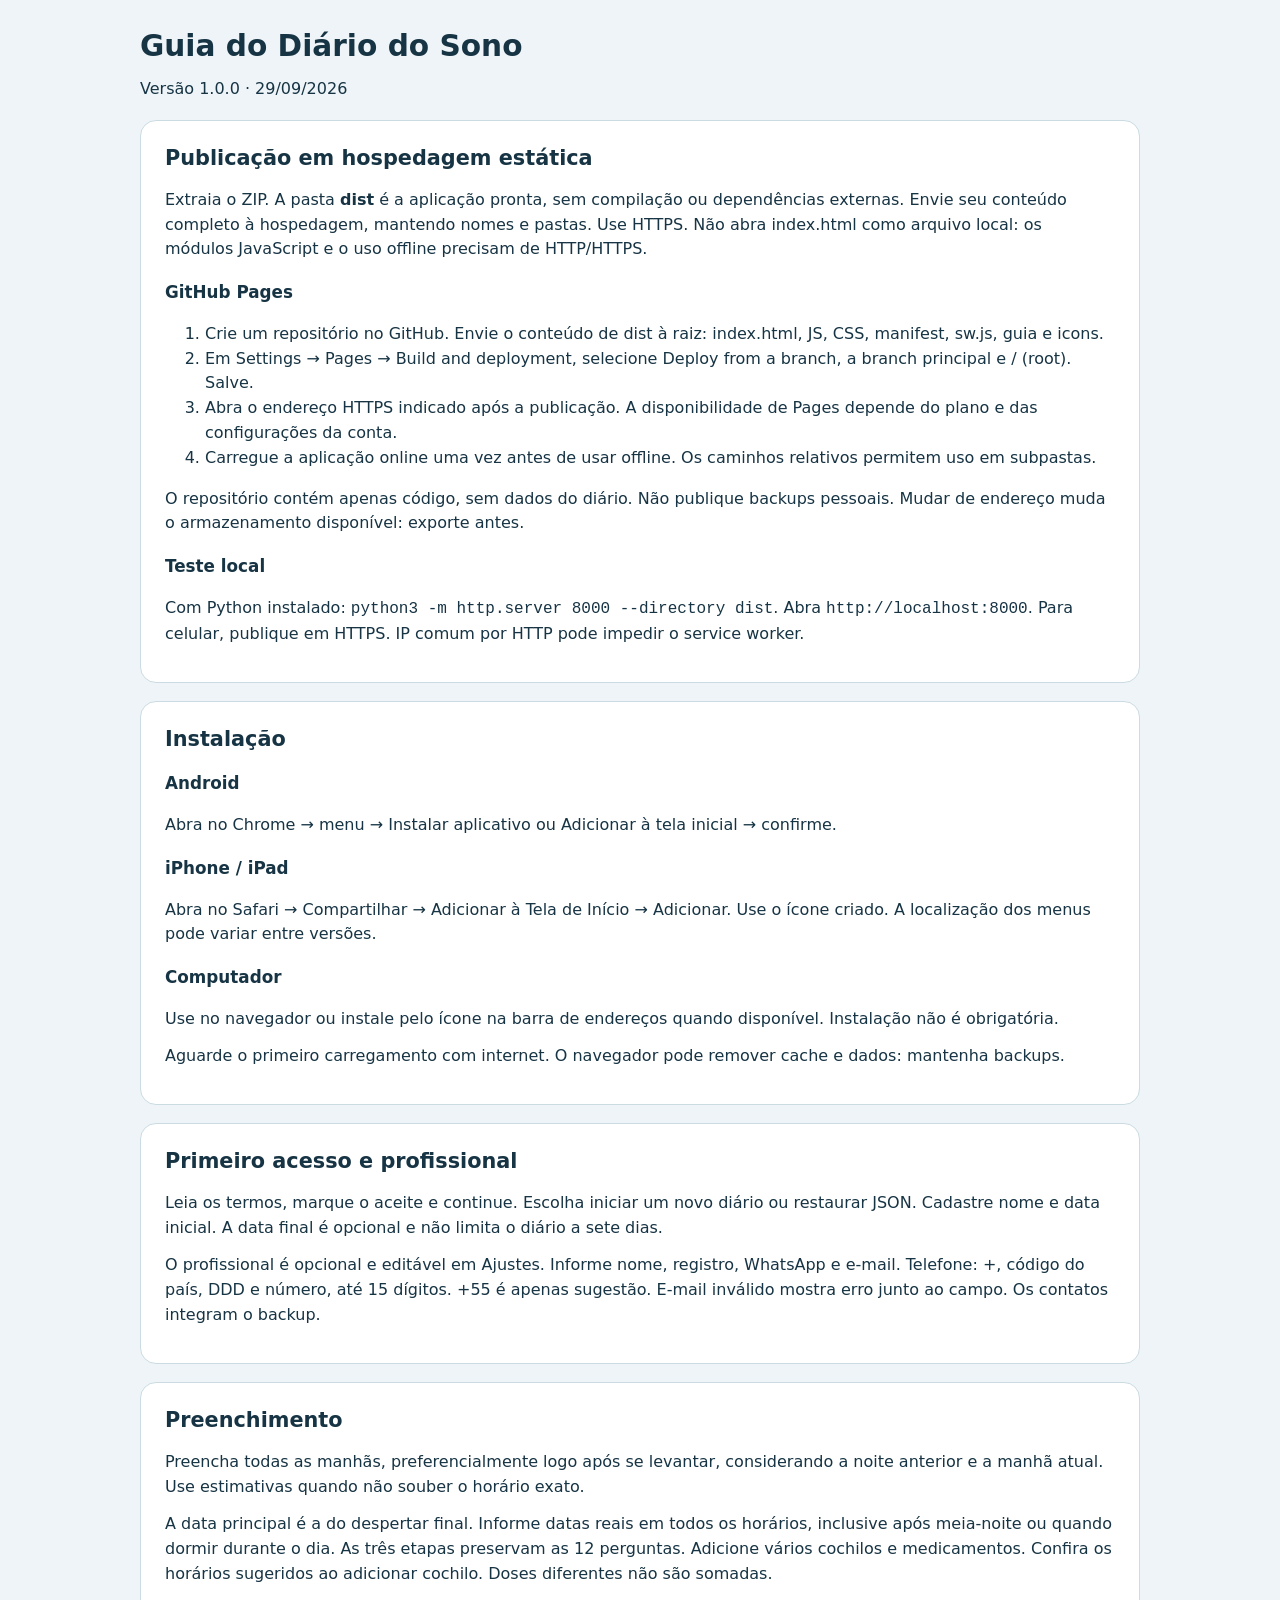
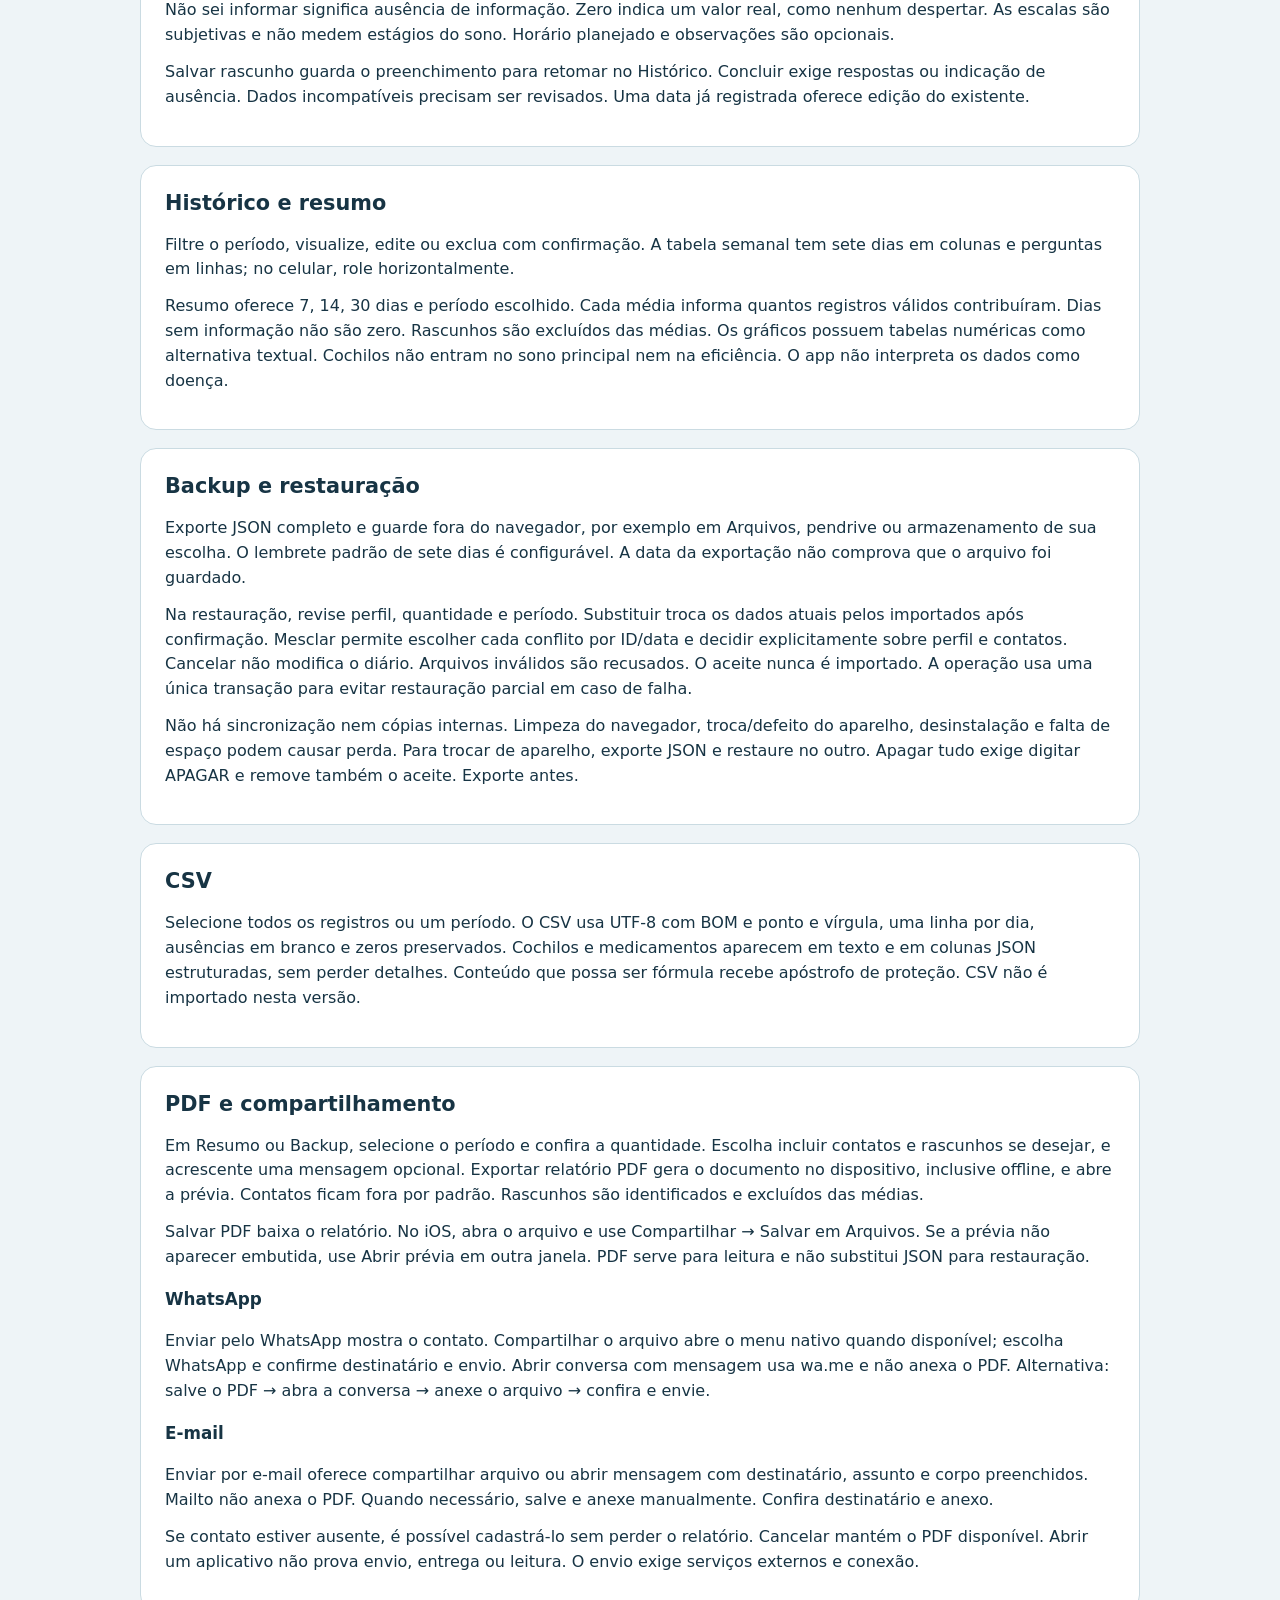
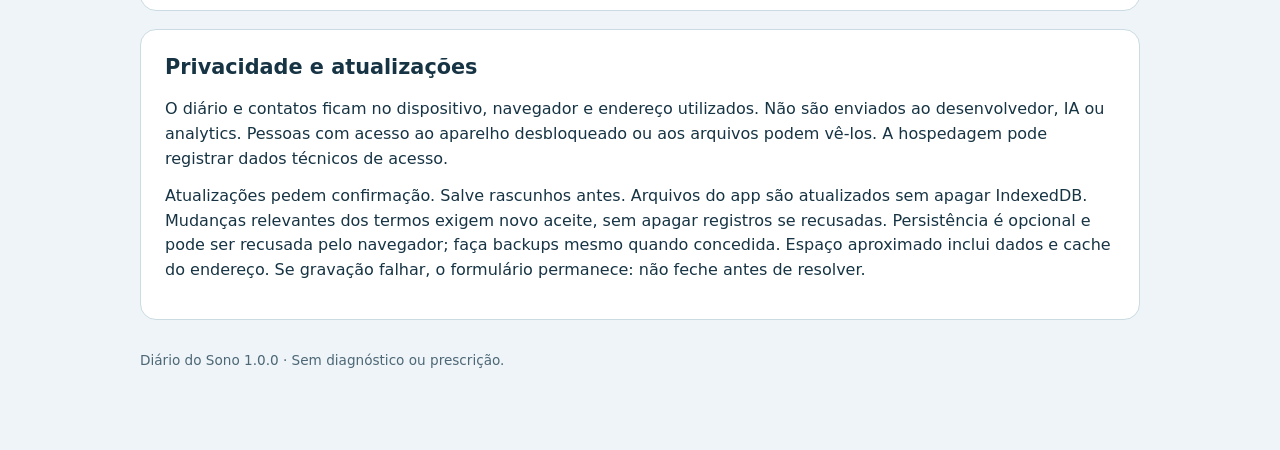
==== Guia_Diario_do_Sono.html @ 0fff89bd "Add files via upload" ====
<!doctype html><html lang="pt-BR"><head><meta charset="utf-8"><meta name="viewport" content="width=device-width,initial-scale=1"><title>Guia — Diário do Sono</title><link rel="stylesheet" href="style.css"></head><body><main><h1>Guia do Diário do Sono</h1><p>Versão 1.0.0 · 29/09/2026</p><section class="card"><h2>Publicação em hospedagem estática</h2><p>Extraia o ZIP. A pasta <b>dist</b> é a aplicação pronta, sem compilação ou dependências externas. Envie seu conteúdo completo à hospedagem, mantendo nomes e pastas. Use HTTPS. Não abra index.html como arquivo local: os módulos JavaScript e o uso offline precisam de HTTP/HTTPS.</p><h3>GitHub Pages</h3><ol><li>Crie um repositório no GitHub. Envie o conteúdo de dist à raiz: index.html, JS, CSS, manifest, sw.js, guia e icons.</li><li>Em Settings → Pages → Build and deployment, selecione Deploy from a branch, a branch principal e / (root). Salve.</li><li>Abra o endereço HTTPS indicado após a publicação. A disponibilidade de Pages depende do plano e das configurações da conta.</li><li>Carregue a aplicação online uma vez antes de usar offline. Os caminhos relativos permitem uso em subpastas.</li></ol><p>O repositório contém apenas código, sem dados do diário. Não publique backups pessoais. Mudar de endereço muda o armazenamento disponível: exporte antes.</p><h3>Teste local</h3><p>Com Python instalado: <code>python3 -m http.server 8000 --directory dist</code>. Abra <code>http://localhost:8000</code>. Para celular, publique em HTTPS. IP comum por HTTP pode impedir o service worker.</p></section><section class="card"><h2>Instalação</h2><h3>Android</h3><p>Abra no Chrome → menu → Instalar aplicativo ou Adicionar à tela inicial → confirme.</p><h3>iPhone / iPad</h3><p>Abra no Safari → Compartilhar → Adicionar à Tela de Início → Adicionar. Use o ícone criado. A localização dos menus pode variar entre versões.</p><h3>Computador</h3><p>Use no navegador ou instale pelo ícone na barra de endereços quando disponível. Instalação não é obrigatória.</p><p>Aguarde o primeiro carregamento com internet. O navegador pode remover cache e dados: mantenha backups.</p></section><section class="card"><h2>Primeiro acesso e profissional</h2><p>Leia os termos, marque o aceite e continue. Escolha iniciar um novo diário ou restaurar JSON. Cadastre nome e data inicial. A data final é opcional e não limita o diário a sete dias.</p><p>O profissional é opcional e editável em Ajustes. Informe nome, registro, WhatsApp e e-mail. Telefone: +, código do país, DDD e número, até 15 dígitos. +55 é apenas sugestão. E-mail inválido mostra erro junto ao campo. Os contatos integram o backup.</p></section><section class="card"><h2>Preenchimento</h2><p>Preencha todas as manhãs, preferencialmente logo após se levantar, considerando a noite anterior e a manhã atual. Use estimativas quando não souber o horário exato.</p><p>A data principal é a do despertar final. Informe datas reais em todos os horários, inclusive após meia-noite ou quando dormir durante o dia. As três etapas preservam as 12 perguntas. Adicione vários cochilos e medicamentos. Confira os horários sugeridos ao adicionar cochilo. Doses diferentes não são somadas.</p><p>Não sei informar significa ausência de informação. Zero indica um valor real, como nenhum despertar. As escalas são subjetivas e não medem estágios do sono. Horário planejado e observações são opcionais.</p><p>Salvar rascunho guarda o preenchimento para retomar no Histórico. Concluir exige respostas ou indicação de ausência. Dados incompatíveis precisam ser revisados. Uma data já registrada oferece edição do existente.</p></section><section class="card"><h2>Histórico e resumo</h2><p>Filtre o período, visualize, edite ou exclua com confirmação. A tabela semanal tem sete dias em colunas e perguntas em linhas; no celular, role horizontalmente.</p><p>Resumo oferece 7, 14, 30 dias e período escolhido. Cada média informa quantos registros válidos contribuíram. Dias sem informação não são zero. Rascunhos são excluídos das médias. Os gráficos possuem tabelas numéricas como alternativa textual. Cochilos não entram no sono principal nem na eficiência. O app não interpreta os dados como doença.</p></section><section class="card"><h2>Backup e restauração</h2><p>Exporte JSON completo e guarde fora do navegador, por exemplo em Arquivos, pendrive ou armazenamento de sua escolha. O lembrete padrão de sete dias é configurável. A data da exportação não comprova que o arquivo foi guardado.</p><p>Na restauração, revise perfil, quantidade e período. Substituir troca os dados atuais pelos importados após confirmação. Mesclar permite escolher cada conflito por ID/data e decidir explicitamente sobre perfil e contatos. Cancelar não modifica o diário. Arquivos inválidos são recusados. O aceite nunca é importado. A operação usa uma única transação para evitar restauração parcial em caso de falha.</p><p>Não há sincronização nem cópias internas. Limpeza do navegador, troca/defeito do aparelho, desinstalação e falta de espaço podem causar perda. Para trocar de aparelho, exporte JSON e restaure no outro. Apagar tudo exige digitar APAGAR e remove também o aceite. Exporte antes.</p></section><section class="card"><h2>CSV</h2><p>Selecione todos os registros ou um período. O CSV usa UTF-8 com BOM e ponto e vírgula, uma linha por dia, ausências em branco e zeros preservados. Cochilos e medicamentos aparecem em texto e em colunas JSON estruturadas, sem perder detalhes. Conteúdo que possa ser fórmula recebe apóstrofo de proteção. CSV não é importado nesta versão.</p></section><section class="card"><h2>PDF e compartilhamento</h2><p>Em Resumo ou Backup, selecione o período e confira a quantidade. Escolha incluir contatos e rascunhos se desejar, e acrescente uma mensagem opcional. Exportar relatório PDF gera o documento no dispositivo, inclusive offline, e abre a prévia. Contatos ficam fora por padrão. Rascunhos são identificados e excluídos das médias.</p><p>Salvar PDF baixa o relatório. No iOS, abra o arquivo e use Compartilhar → Salvar em Arquivos. Se a prévia não aparecer embutida, use Abrir prévia em outra janela. PDF serve para leitura e não substitui JSON para restauração.</p><h3>WhatsApp</h3><p>Enviar pelo WhatsApp mostra o contato. Compartilhar o arquivo abre o menu nativo quando disponível; escolha WhatsApp e confirme destinatário e envio. Abrir conversa com mensagem usa wa.me e não anexa o PDF. Alternativa: salve o PDF → abra a conversa → anexe o arquivo → confira e envie.</p><h3>E-mail</h3><p>Enviar por e-mail oferece compartilhar arquivo ou abrir mensagem com destinatário, assunto e corpo preenchidos. Mailto não anexa o PDF. Quando necessário, salve e anexe manualmente. Confira destinatário e anexo.</p><p>Se contato estiver ausente, é possível cadastrá-lo sem perder o relatório. Cancelar mantém o PDF disponível. Abrir um aplicativo não prova envio, entrega ou leitura. O envio exige serviços externos e conexão.</p></section><section class="card"><h2>Privacidade e atualizações</h2><p>O diário e contatos ficam no dispositivo, navegador e endereço utilizados. Não são enviados ao desenvolvedor, IA ou analytics. Pessoas com acesso ao aparelho desbloqueado ou aos arquivos podem vê-los. A hospedagem pode registrar dados técnicos de acesso.</p><p>Atualizações pedem confirmação. Salve rascunhos antes. Arquivos do app são atualizados sem apagar IndexedDB. Mudanças relevantes dos termos exigem novo aceite, sem apagar registros se recusadas. Persistência é opcional e pode ser recusada pelo navegador; faça backups mesmo quando concedida. Espaço aproximado inclui dados e cache do endereço. Se gravação falhar, o formulário permanece: não feche antes de resolver.</p></section><footer>Diário do Sono 1.0.0 · Sem diagnóstico ou prescrição.</footer></main></body></html>
---- style.css ----
:root{font:16px/1.55 system-ui,sans-serif;color:#173444;background:#eef4f7;--surface:#fff;--line:#cadbe2;--muted:#4d6776;--accent:#17667b;--soft:#e5f2f5;--danger:#a42633;color-scheme:light}*{box-sizing:border-box}body{margin:0;padding-bottom:env(safe-area-inset-bottom)}body.dark{color:#e5eff4;background:#102631;--surface:#193744;--line:#365561;--muted:#b3c9d2;--accent:#85d0df;--soft:#254550;--danger:#ffacb4;color-scheme:dark}header{display:flex;align-items:center;justify-content:space-between;padding:18px max(20px,calc((100vw - 1040px)/2));background:#163d50;color:white;border-bottom:1px solid #375b6d}header a{display:flex;align-items:center;gap:12px;text-decoration:none;color:inherit;font-size:1.2rem;font-weight:700}small{display:block;font-size:.85rem;font-weight:400;color:var(--muted)}header small{color:#bdd8e3}nav{display:flex;gap:5px;overflow:auto;padding:12px max(16px,calc((100vw - 1040px)/2));background:var(--surface);border-bottom:1px solid var(--line);position:sticky;top:0;z-index:2}nav a{white-space:nowrap;text-decoration:none;color:var(--muted);padding:10px 14px;border-radius:10px;font-size:.9rem}nav a.active{background:var(--soft);color:var(--accent);font-weight:700}main{max-width:1040px;margin:auto;padding:28px 20px 80px}h1{font-size:1.85rem;line-height:1.25;margin:0 0 12px}h2{font-size:1.3rem;line-height:1.3;margin:0 0 16px}h3{font-size:1.05rem}p{margin:12px 0}.muted{color:var(--muted)}.card,fieldset{background:var(--surface);border:1px solid var(--line);border-radius:16px;padding:24px;margin:18px 0;min-width:0}.grid{display:grid;grid-template-columns:repeat(auto-fit,minmax(230px,1fr));gap:16px}.grid .card{margin:0}.hero{background:#163d50;color:white;padding:28px;border-radius:20px}.hero .muted{color:#c5dbe4}.badge{display:inline-block;background:var(--soft);color:var(--accent);padding:4px 10px;border-radius:20px;font-size:.85rem}.buttons{display:flex;flex-wrap:wrap;gap:10px;margin:16px 0}button,.button{font:inherit;font-weight:600;border:1px solid var(--line);background:var(--surface);color:var(--accent);padding:11px 17px;border-radius:10px;cursor:pointer;min-height:46px;text-decoration:none;display:inline-block}button.primary,.button.primary{background:#17667b;color:#fff;border-color:#17667b}button.danger{color:var(--danger)}button:disabled{opacity:.45;cursor:not-allowed}input,select,textarea{font:inherit;width:100%;padding:11px;border:1px solid var(--line);border-radius:9px;background:var(--surface);color:inherit;min-height:46px;max-width:100%}textarea{min-height:95px}label{display:block;margin:12px 0 5px}label.check{display:flex;align-items:flex-start;gap:10px;font-size:.95rem}input[type=checkbox],input[type=radio]{width:22px;min-height:22px;flex:none;margin:2px 0}legend{font-weight:700;padding:0 8px}.error{color:var(--danger);font-size:.9rem}.notice{background:var(--soft);padding:15px;border-radius:10px;border-left:4px solid var(--accent)}.row{display:flex;align-items:end;gap:12px;flex-wrap:wrap}.row>div{flex:1;min-width:150px}.scale{display:grid;grid-template-columns:repeat(auto-fit,minmax(145px,1fr));gap:8px}.scale label{display:flex;align-items:center;gap:8px;border:1px solid var(--line);border-radius:10px;padding:10px;margin:0}.scale label:has(input:checked){background:var(--soft);border-color:var(--accent)}.metric{font-size:1.8rem;font-weight:700}.scroll{overflow:auto}table{border-collapse:collapse;width:100%;font-size:.9rem}th,td{padding:12px;text-align:left;border-bottom:1px solid var(--line);vertical-align:top}th{background:var(--soft)}.weekly{min-width:1400px}.weekly th:first-child{min-width:230px}.weekly td{min-width:150px}dialog{width:min(940px,95vw);max-height:90vh;overflow:auto;border:1px solid var(--line);border-radius:16px;padding:24px;background:var(--surface);color:inherit}dialog::backdrop{background:#081a29aa}#toast{position:fixed;bottom:24px;left:50%;transform:translateX(-50%);max-width:90%;background:#163d50;color:white;padding:12px 20px;border-radius:12px;display:none;z-index:20}iframe{width:100%;height:55vh;border:1px solid var(--line)}.chart{width:100%;height:auto;background:var(--surface)}:focus-visible{outline:3px solid #efaa4f;outline-offset:3px}.stepbar{display:flex;gap:8px;margin-bottom:20px}.stepbar span{flex:1;border-top:4px solid var(--line);padding-top:8px;font-size:.9rem}.stepbar span.active{border-color:var(--accent);font-weight:700}.remove{font-size:.85rem}footer{color:var(--muted);margin-top:30px;font-size:.85rem}@media(max-width:600px){header{padding:12px 16px}header small{display:none}header a{font-size:1.05rem}main{padding:20px 14px 65px}.card,fieldset{padding:17px}nav{padding:8px}nav a{padding:9px 11px}.hero{padding:22px}h1{font-size:1.6rem}.scale{grid-template-columns:1fr}.row>div{min-width:100%}.stepbar span{font-size:.8rem}button{max-width:100%}}@media(prefers-reduced-motion:no-preference){button{transition:background .15s}}
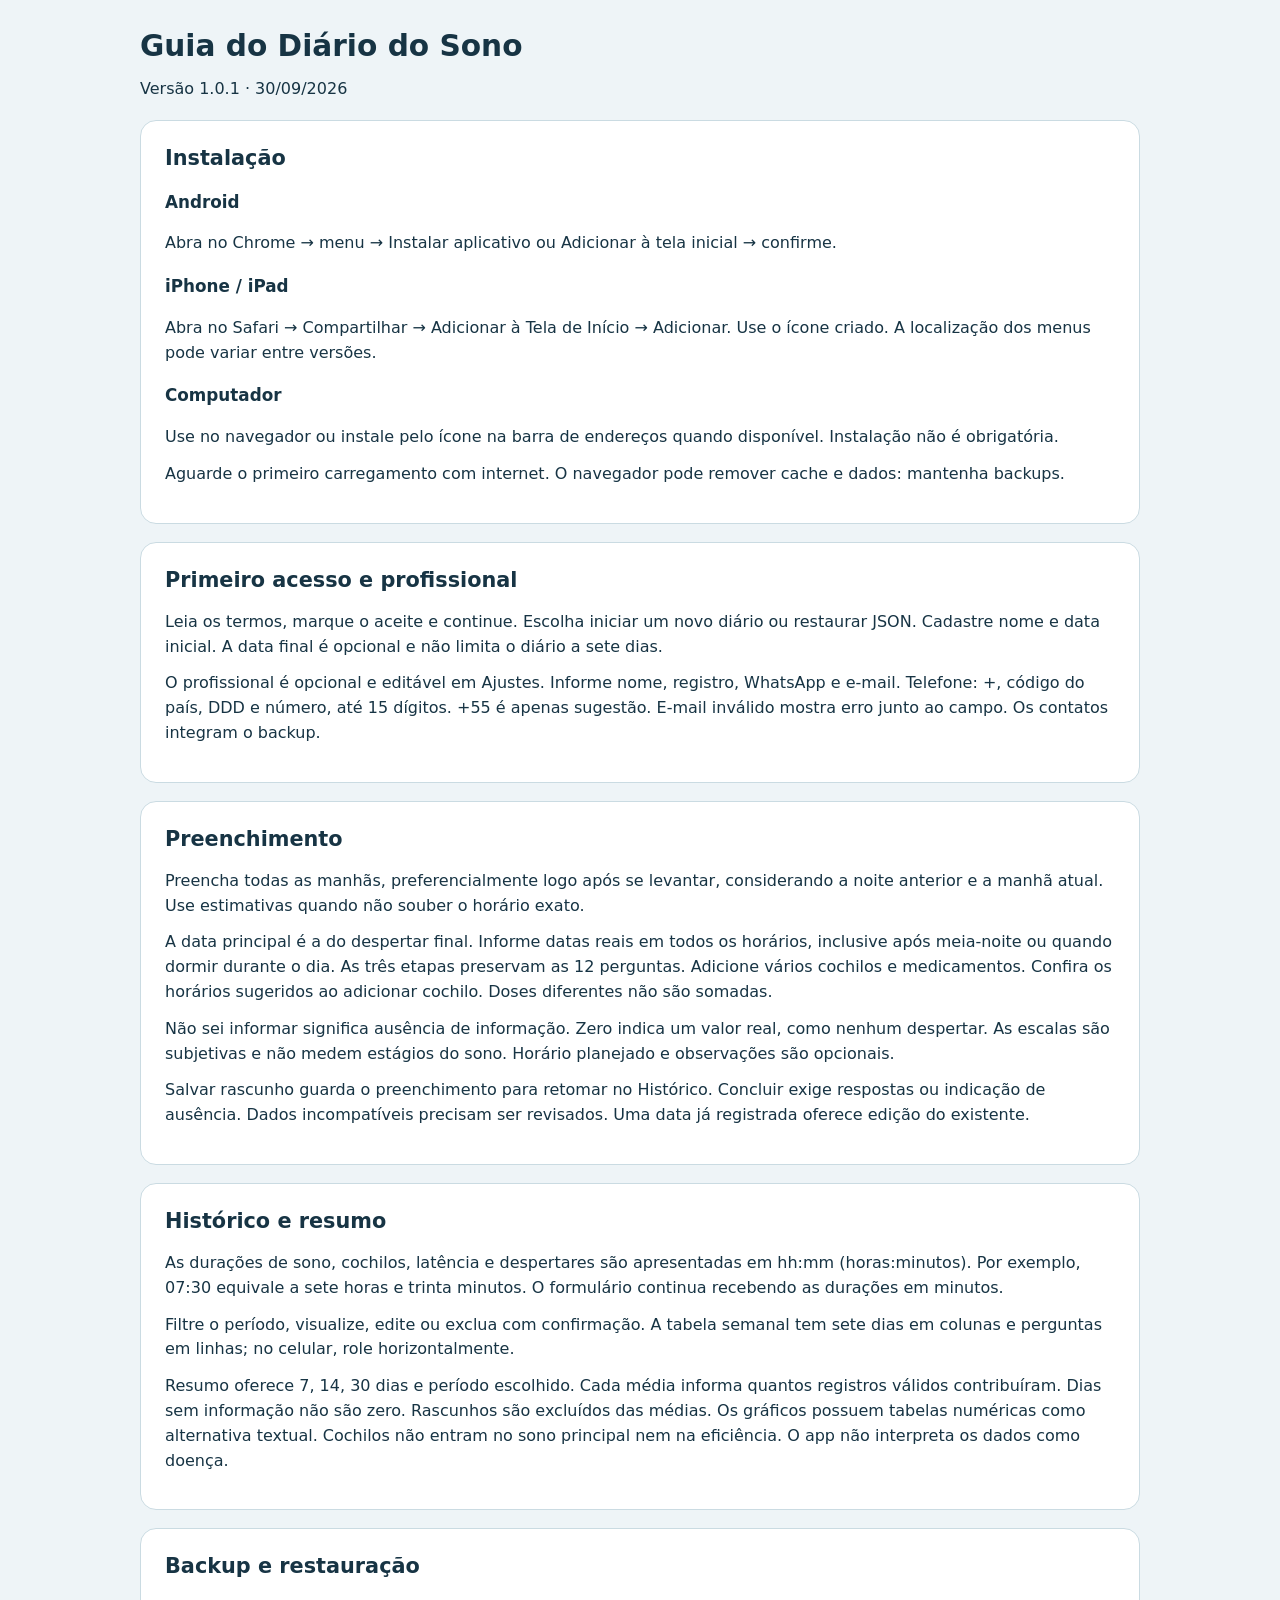
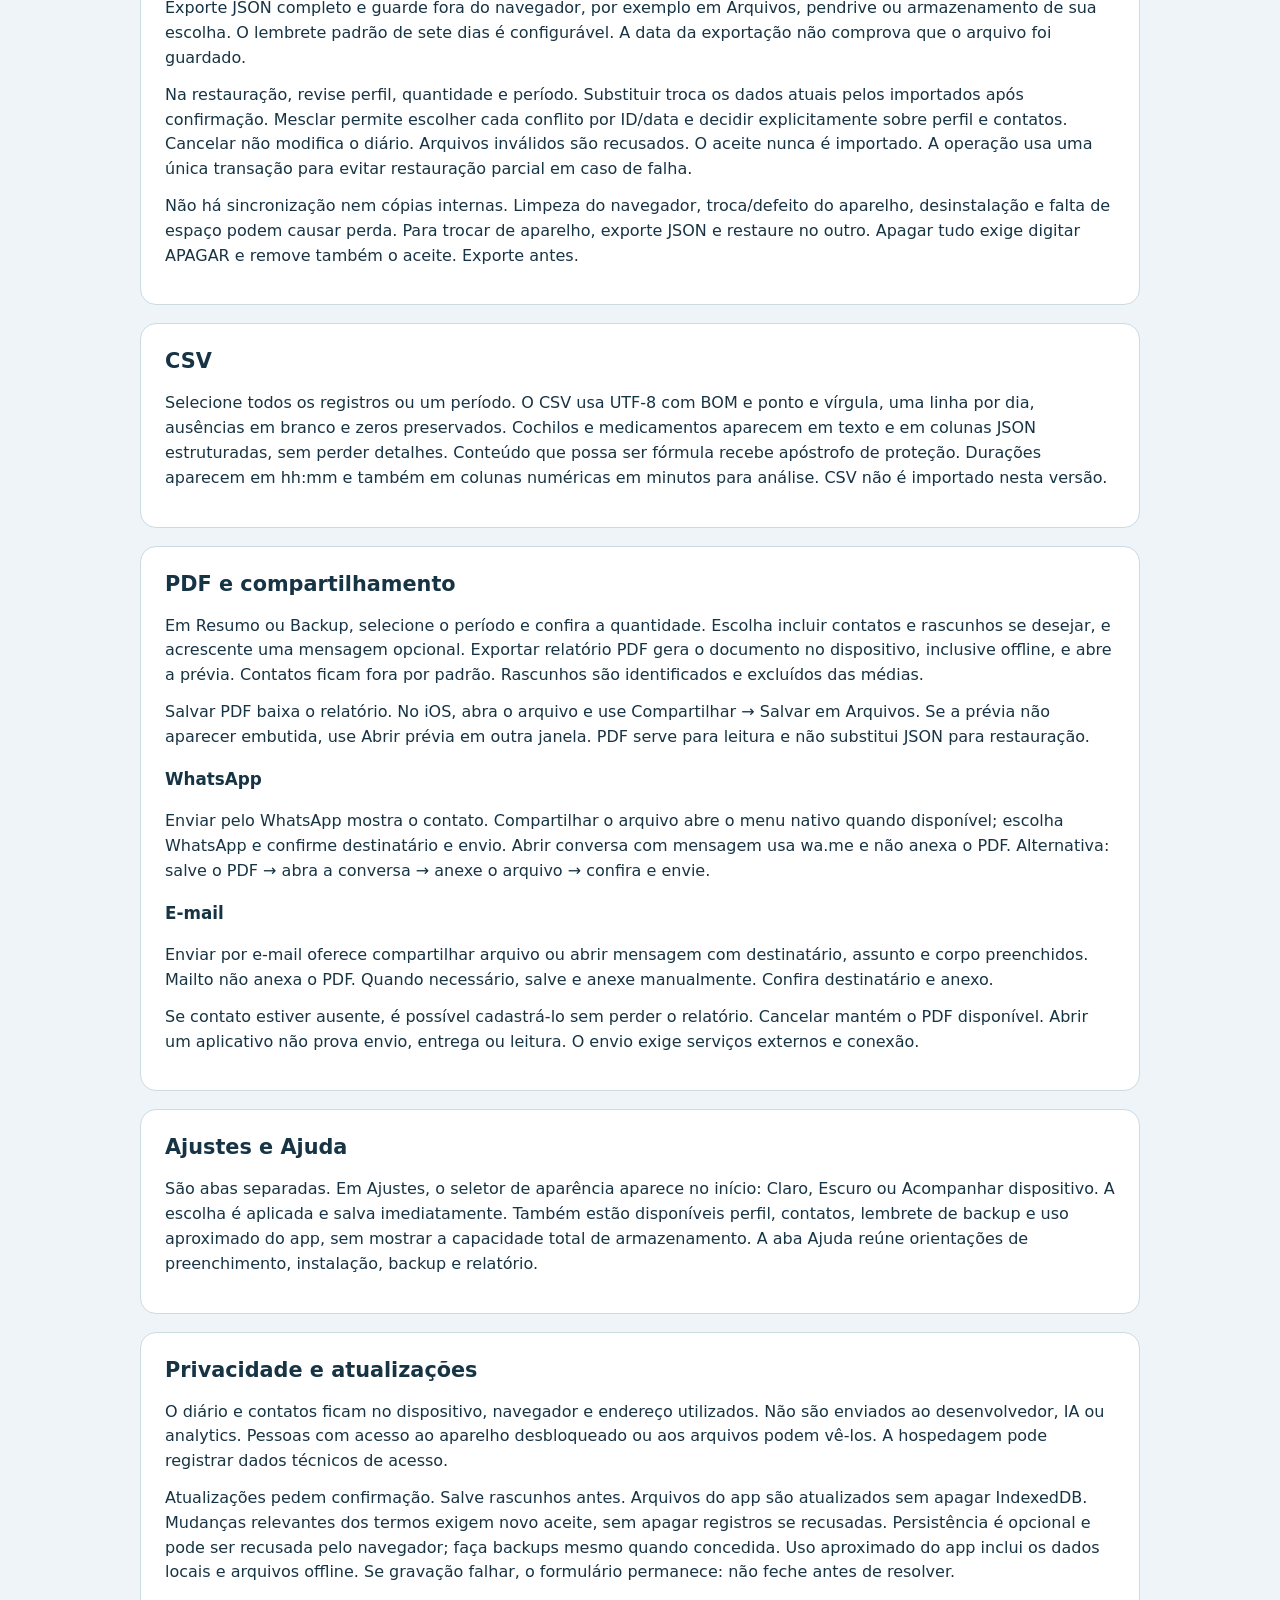
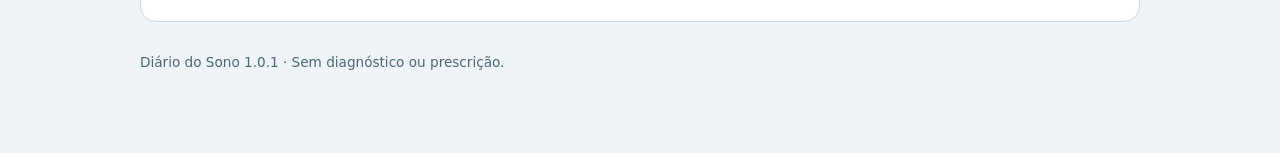
==== commit 4303fe18: "Add files via upload" ====
--- a/Guia_Diario_do_Sono.html
+++ b/Guia_Diario_do_Sono.html
@@ -1 +1 @@
-<!doctype html><html lang="pt-BR"><head><meta charset="utf-8"><meta name="viewport" content="width=device-width,initial-scale=1"><title>Guia — Diário do Sono</title><link rel="stylesheet" href="style.css"></head><body><main><h1>Guia do Diário do Sono</h1><p>Versão 1.0.0 · 29/09/2026</p><section class="card"><h2>Publicação em hospedagem estática</h2><p>Extraia o ZIP. A pasta <b>dist</b> é a aplicação pronta, sem compilação ou dependências externas. Envie seu conteúdo completo à hospedagem, mantendo nomes e pastas. Use HTTPS. Não abra index.html como arquivo local: os módulos JavaScript e o uso offline precisam de HTTP/HTTPS.</p><h3>GitHub Pages</h3><ol><li>Crie um repositório no GitHub. Envie o conteúdo de dist à raiz: index.html, JS, CSS, manifest, sw.js, guia e icons.</li><li>Em Settings → Pages → Build and deployment, selecione Deploy from a branch, a branch principal e / (root). Salve.</li><li>Abra o endereço HTTPS indicado após a publicação. A disponibilidade de Pages depende do plano e das configurações da conta.</li><li>Carregue a aplicação online uma vez antes de usar offline. Os caminhos relativos permitem uso em subpastas.</li></ol><p>O repositório contém apenas código, sem dados do diário. Não publique backups pessoais. Mudar de endereço muda o armazenamento disponível: exporte antes.</p><h3>Teste local</h3><p>Com Python instalado: <code>python3 -m http.server 8000 --directory dist</code>. Abra <code>http://localhost:8000</code>. Para celular, publique em HTTPS. IP comum por HTTP pode impedir o service worker.</p></section><section class="card"><h2>Instalação</h2><h3>Android</h3><p>Abra no Chrome → menu → Instalar aplicativo ou Adicionar à tela inicial → confirme.</p><h3>iPhone / iPad</h3><p>Abra no Safari → Compartilhar → Adicionar à Tela de Início → Adicionar. Use o ícone criado. A localização dos menus pode variar entre versões.</p><h3>Computador</h3><p>Use no navegador ou instale pelo ícone na barra de endereços quando disponível. Instalação não é obrigatória.</p><p>Aguarde o primeiro carregamento com internet. O navegador pode remover cache e dados: mantenha backups.</p></section><section class="card"><h2>Primeiro acesso e profissional</h2><p>Leia os termos, marque o aceite e continue. Escolha iniciar um novo diário ou restaurar JSON. Cadastre nome e data inicial. A data final é opcional e não limita o diário a sete dias.</p><p>O profissional é opcional e editável em Ajustes. Informe nome, registro, WhatsApp e e-mail. Telefone: +, código do país, DDD e número, até 15 dígitos. +55 é apenas sugestão. E-mail inválido mostra erro junto ao campo. Os contatos integram o backup.</p></section><section class="card"><h2>Preenchimento</h2><p>Preencha todas as manhãs, preferencialmente logo após se levantar, considerando a noite anterior e a manhã atual. Use estimativas quando não souber o horário exato.</p><p>A data principal é a do despertar final. Informe datas reais em todos os horários, inclusive após meia-noite ou quando dormir durante o dia. As três etapas preservam as 12 perguntas. Adicione vários cochilos e medicamentos. Confira os horários sugeridos ao adicionar cochilo. Doses diferentes não são somadas.</p><p>Não sei informar significa ausência de informação. Zero indica um valor real, como nenhum despertar. As escalas são subjetivas e não medem estágios do sono. Horário planejado e observações são opcionais.</p><p>Salvar rascunho guarda o preenchimento para retomar no Histórico. Concluir exige respostas ou indicação de ausência. Dados incompatíveis precisam ser revisados. Uma data já registrada oferece edição do existente.</p></section><section class="card"><h2>Histórico e resumo</h2><p>Filtre o período, visualize, edite ou exclua com confirmação. A tabela semanal tem sete dias em colunas e perguntas em linhas; no celular, role horizontalmente.</p><p>Resumo oferece 7, 14, 30 dias e período escolhido. Cada média informa quantos registros válidos contribuíram. Dias sem informação não são zero. Rascunhos são excluídos das médias. Os gráficos possuem tabelas numéricas como alternativa textual. Cochilos não entram no sono principal nem na eficiência. O app não interpreta os dados como doença.</p></section><section class="card"><h2>Backup e restauração</h2><p>Exporte JSON completo e guarde fora do navegador, por exemplo em Arquivos, pendrive ou armazenamento de sua escolha. O lembrete padrão de sete dias é configurável. A data da exportação não comprova que o arquivo foi guardado.</p><p>Na restauração, revise perfil, quantidade e período. Substituir troca os dados atuais pelos importados após confirmação. Mesclar permite escolher cada conflito por ID/data e decidir explicitamente sobre perfil e contatos. Cancelar não modifica o diário. Arquivos inválidos são recusados. O aceite nunca é importado. A operação usa uma única transação para evitar restauração parcial em caso de falha.</p><p>Não há sincronização nem cópias internas. Limpeza do navegador, troca/defeito do aparelho, desinstalação e falta de espaço podem causar perda. Para trocar de aparelho, exporte JSON e restaure no outro. Apagar tudo exige digitar APAGAR e remove também o aceite. Exporte antes.</p></section><section class="card"><h2>CSV</h2><p>Selecione todos os registros ou um período. O CSV usa UTF-8 com BOM e ponto e vírgula, uma linha por dia, ausências em branco e zeros preservados. Cochilos e medicamentos aparecem em texto e em colunas JSON estruturadas, sem perder detalhes. Conteúdo que possa ser fórmula recebe apóstrofo de proteção. CSV não é importado nesta versão.</p></section><section class="card"><h2>PDF e compartilhamento</h2><p>Em Resumo ou Backup, selecione o período e confira a quantidade. Escolha incluir contatos e rascunhos se desejar, e acrescente uma mensagem opcional. Exportar relatório PDF gera o documento no dispositivo, inclusive offline, e abre a prévia. Contatos ficam fora por padrão. Rascunhos são identificados e excluídos das médias.</p><p>Salvar PDF baixa o relatório. No iOS, abra o arquivo e use Compartilhar → Salvar em Arquivos. Se a prévia não aparecer embutida, use Abrir prévia em outra janela. PDF serve para leitura e não substitui JSON para restauração.</p><h3>WhatsApp</h3><p>Enviar pelo WhatsApp mostra o contato. Compartilhar o arquivo abre o menu nativo quando disponível; escolha WhatsApp e confirme destinatário e envio. Abrir conversa com mensagem usa wa.me e não anexa o PDF. Alternativa: salve o PDF → abra a conversa → anexe o arquivo → confira e envie.</p><h3>E-mail</h3><p>Enviar por e-mail oferece compartilhar arquivo ou abrir mensagem com destinatário, assunto e corpo preenchidos. Mailto não anexa o PDF. Quando necessário, salve e anexe manualmente. Confira destinatário e anexo.</p><p>Se contato estiver ausente, é possível cadastrá-lo sem perder o relatório. Cancelar mantém o PDF disponível. Abrir um aplicativo não prova envio, entrega ou leitura. O envio exige serviços externos e conexão.</p></section><section class="card"><h2>Privacidade e atualizações</h2><p>O diário e contatos ficam no dispositivo, navegador e endereço utilizados. Não são enviados ao desenvolvedor, IA ou analytics. Pessoas com acesso ao aparelho desbloqueado ou aos arquivos podem vê-los. A hospedagem pode registrar dados técnicos de acesso.</p><p>Atualizações pedem confirmação. Salve rascunhos antes. Arquivos do app são atualizados sem apagar IndexedDB. Mudanças relevantes dos termos exigem novo aceite, sem apagar registros se recusadas. Persistência é opcional e pode ser recusada pelo navegador; faça backups mesmo quando concedida. Espaço aproximado inclui dados e cache do endereço. Se gravação falhar, o formulário permanece: não feche antes de resolver.</p></section><footer>Diário do Sono 1.0.0 · Sem diagnóstico ou prescrição.</footer></main></body></html>
+<!doctype html><html lang="pt-BR"><head><meta charset="utf-8"><meta name="viewport" content="width=device-width,initial-scale=1"><title>Guia — Diário do Sono</title><link rel="stylesheet" href="style.css"></head><body><main><h1>Guia do Diário do Sono</h1><p>Versão 1.0.1 · 30/09/2026</p><section class="card"><h2>Instalação</h2><h3>Android</h3><p>Abra no Chrome → menu → Instalar aplicativo ou Adicionar à tela inicial → confirme.</p><h3>iPhone / iPad</h3><p>Abra no Safari → Compartilhar → Adicionar à Tela de Início → Adicionar. Use o ícone criado. A localização dos menus pode variar entre versões.</p><h3>Computador</h3><p>Use no navegador ou instale pelo ícone na barra de endereços quando disponível. Instalação não é obrigatória.</p><p>Aguarde o primeiro carregamento com internet. O navegador pode remover cache e dados: mantenha backups.</p></section><section class="card"><h2>Primeiro acesso e profissional</h2><p>Leia os termos, marque o aceite e continue. Escolha iniciar um novo diário ou restaurar JSON. Cadastre nome e data inicial. A data final é opcional e não limita o diário a sete dias.</p><p>O profissional é opcional e editável em Ajustes. Informe nome, registro, WhatsApp e e-mail. Telefone: +, código do país, DDD e número, até 15 dígitos. +55 é apenas sugestão. E-mail inválido mostra erro junto ao campo. Os contatos integram o backup.</p></section><section class="card"><h2>Preenchimento</h2><p>Preencha todas as manhãs, preferencialmente logo após se levantar, considerando a noite anterior e a manhã atual. Use estimativas quando não souber o horário exato.</p><p>A data principal é a do despertar final. Informe datas reais em todos os horários, inclusive após meia-noite ou quando dormir durante o dia. As três etapas preservam as 12 perguntas. Adicione vários cochilos e medicamentos. Confira os horários sugeridos ao adicionar cochilo. Doses diferentes não são somadas.</p><p>Não sei informar significa ausência de informação. Zero indica um valor real, como nenhum despertar. As escalas são subjetivas e não medem estágios do sono. Horário planejado e observações são opcionais.</p><p>Salvar rascunho guarda o preenchimento para retomar no Histórico. Concluir exige respostas ou indicação de ausência. Dados incompatíveis precisam ser revisados. Uma data já registrada oferece edição do existente.</p></section><section class="card"><h2>Histórico e resumo</h2><p>As durações de sono, cochilos, latência e despertares são apresentadas em hh:mm (horas:minutos). Por exemplo, 07:30 equivale a sete horas e trinta minutos. O formulário continua recebendo as durações em minutos.</p><p>Filtre o período, visualize, edite ou exclua com confirmação. A tabela semanal tem sete dias em colunas e perguntas em linhas; no celular, role horizontalmente.</p><p>Resumo oferece 7, 14, 30 dias e período escolhido. Cada média informa quantos registros válidos contribuíram. Dias sem informação não são zero. Rascunhos são excluídos das médias. Os gráficos possuem tabelas numéricas como alternativa textual. Cochilos não entram no sono principal nem na eficiência. O app não interpreta os dados como doença.</p></section><section class="card"><h2>Backup e restauração</h2><p>Exporte JSON completo e guarde fora do navegador, por exemplo em Arquivos, pendrive ou armazenamento de sua escolha. O lembrete padrão de sete dias é configurável. A data da exportação não comprova que o arquivo foi guardado.</p><p>Na restauração, revise perfil, quantidade e período. Substituir troca os dados atuais pelos importados após confirmação. Mesclar permite escolher cada conflito por ID/data e decidir explicitamente sobre perfil e contatos. Cancelar não modifica o diário. Arquivos inválidos são recusados. O aceite nunca é importado. A operação usa uma única transação para evitar restauração parcial em caso de falha.</p><p>Não há sincronização nem cópias internas. Limpeza do navegador, troca/defeito do aparelho, desinstalação e falta de espaço podem causar perda. Para trocar de aparelho, exporte JSON e restaure no outro. Apagar tudo exige digitar APAGAR e remove também o aceite. Exporte antes.</p></section><section class="card"><h2>CSV</h2><p>Selecione todos os registros ou um período. O CSV usa UTF-8 com BOM e ponto e vírgula, uma linha por dia, ausências em branco e zeros preservados. Cochilos e medicamentos aparecem em texto e em colunas JSON estruturadas, sem perder detalhes. Conteúdo que possa ser fórmula recebe apóstrofo de proteção. Durações aparecem em hh:mm e também em colunas numéricas em minutos para análise. CSV não é importado nesta versão.</p></section><section class="card"><h2>PDF e compartilhamento</h2><p>Em Resumo ou Backup, selecione o período e confira a quantidade. Escolha incluir contatos e rascunhos se desejar, e acrescente uma mensagem opcional. Exportar relatório PDF gera o documento no dispositivo, inclusive offline, e abre a prévia. Contatos ficam fora por padrão. Rascunhos são identificados e excluídos das médias.</p><p>Salvar PDF baixa o relatório. No iOS, abra o arquivo e use Compartilhar → Salvar em Arquivos. Se a prévia não aparecer embutida, use Abrir prévia em outra janela. PDF serve para leitura e não substitui JSON para restauração.</p><h3>WhatsApp</h3><p>Enviar pelo WhatsApp mostra o contato. Compartilhar o arquivo abre o menu nativo quando disponível; escolha WhatsApp e confirme destinatário e envio. Abrir conversa com mensagem usa wa.me e não anexa o PDF. Alternativa: salve o PDF → abra a conversa → anexe o arquivo → confira e envie.</p><h3>E-mail</h3><p>Enviar por e-mail oferece compartilhar arquivo ou abrir mensagem com destinatário, assunto e corpo preenchidos. Mailto não anexa o PDF. Quando necessário, salve e anexe manualmente. Confira destinatário e anexo.</p><p>Se contato estiver ausente, é possível cadastrá-lo sem perder o relatório. Cancelar mantém o PDF disponível. Abrir um aplicativo não prova envio, entrega ou leitura. O envio exige serviços externos e conexão.</p></section><section class="card"><h2>Ajustes e Ajuda</h2><p>São abas separadas. Em Ajustes, o seletor de aparência aparece no início: Claro, Escuro ou Acompanhar dispositivo. A escolha é aplicada e salva imediatamente. Também estão disponíveis perfil, contatos, lembrete de backup e uso aproximado do app, sem mostrar a capacidade total de armazenamento. A aba Ajuda reúne orientações de preenchimento, instalação, backup e relatório.</p></section><section class="card"><h2>Privacidade e atualizações</h2><p>O diário e contatos ficam no dispositivo, navegador e endereço utilizados. Não são enviados ao desenvolvedor, IA ou analytics. Pessoas com acesso ao aparelho desbloqueado ou aos arquivos podem vê-los. A hospedagem pode registrar dados técnicos de acesso.</p><p>Atualizações pedem confirmação. Salve rascunhos antes. Arquivos do app são atualizados sem apagar IndexedDB. Mudanças relevantes dos termos exigem novo aceite, sem apagar registros se recusadas. Persistência é opcional e pode ser recusada pelo navegador; faça backups mesmo quando concedida. Uso aproximado do app inclui os dados locais e arquivos offline. Se gravação falhar, o formulário permanece: não feche antes de resolver.</p></section><footer>Diário do Sono 1.0.1 · Sem diagnóstico ou prescrição.</footer></main></body></html>
--- a/style.css
+++ b/style.css
@@ -1 +1,3 @@
-:root{font:16px/1.55 system-ui,sans-serif;color:#173444;background:#eef4f7;--surface:#fff;--line:#cadbe2;--muted:#4d6776;--accent:#17667b;--soft:#e5f2f5;--danger:#a42633;color-scheme:light}*{box-sizing:border-box}body{margin:0;padding-bottom:env(safe-area-inset-bottom)}body.dark{color:#e5eff4;background:#102631;--surface:#193744;--line:#365561;--muted:#b3c9d2;--accent:#85d0df;--soft:#254550;--danger:#ffacb4;color-scheme:dark}header{display:flex;align-items:center;justify-content:space-between;padding:18px max(20px,calc((100vw - 1040px)/2));background:#163d50;color:white;border-bottom:1px solid #375b6d}header a{display:flex;align-items:center;gap:12px;text-decoration:none;color:inherit;font-size:1.2rem;font-weight:700}small{display:block;font-size:.85rem;font-weight:400;color:var(--muted)}header small{color:#bdd8e3}nav{display:flex;gap:5px;overflow:auto;padding:12px max(16px,calc((100vw - 1040px)/2));background:var(--surface);border-bottom:1px solid var(--line);position:sticky;top:0;z-index:2}nav a{white-space:nowrap;text-decoration:none;color:var(--muted);padding:10px 14px;border-radius:10px;font-size:.9rem}nav a.active{background:var(--soft);color:var(--accent);font-weight:700}main{max-width:1040px;margin:auto;padding:28px 20px 80px}h1{font-size:1.85rem;line-height:1.25;margin:0 0 12px}h2{font-size:1.3rem;line-height:1.3;margin:0 0 16px}h3{font-size:1.05rem}p{margin:12px 0}.muted{color:var(--muted)}.card,fieldset{background:var(--surface);border:1px solid var(--line);border-radius:16px;padding:24px;margin:18px 0;min-width:0}.grid{display:grid;grid-template-columns:repeat(auto-fit,minmax(230px,1fr));gap:16px}.grid .card{margin:0}.hero{background:#163d50;color:white;padding:28px;border-radius:20px}.hero .muted{color:#c5dbe4}.badge{display:inline-block;background:var(--soft);color:var(--accent);padding:4px 10px;border-radius:20px;font-size:.85rem}.buttons{display:flex;flex-wrap:wrap;gap:10px;margin:16px 0}button,.button{font:inherit;font-weight:600;border:1px solid var(--line);background:var(--surface);color:var(--accent);padding:11px 17px;border-radius:10px;cursor:pointer;min-height:46px;text-decoration:none;display:inline-block}button.primary,.button.primary{background:#17667b;color:#fff;border-color:#17667b}button.danger{color:var(--danger)}button:disabled{opacity:.45;cursor:not-allowed}input,select,textarea{font:inherit;width:100%;padding:11px;border:1px solid var(--line);border-radius:9px;background:var(--surface);color:inherit;min-height:46px;max-width:100%}textarea{min-height:95px}label{display:block;margin:12px 0 5px}label.check{display:flex;align-items:flex-start;gap:10px;font-size:.95rem}input[type=checkbox],input[type=radio]{width:22px;min-height:22px;flex:none;margin:2px 0}legend{font-weight:700;padding:0 8px}.error{color:var(--danger);font-size:.9rem}.notice{background:var(--soft);padding:15px;border-radius:10px;border-left:4px solid var(--accent)}.row{display:flex;align-items:end;gap:12px;flex-wrap:wrap}.row>div{flex:1;min-width:150px}.scale{display:grid;grid-template-columns:repeat(auto-fit,minmax(145px,1fr));gap:8px}.scale label{display:flex;align-items:center;gap:8px;border:1px solid var(--line);border-radius:10px;padding:10px;margin:0}.scale label:has(input:checked){background:var(--soft);border-color:var(--accent)}.metric{font-size:1.8rem;font-weight:700}.scroll{overflow:auto}table{border-collapse:collapse;width:100%;font-size:.9rem}th,td{padding:12px;text-align:left;border-bottom:1px solid var(--line);vertical-align:top}th{background:var(--soft)}.weekly{min-width:1400px}.weekly th:first-child{min-width:230px}.weekly td{min-width:150px}dialog{width:min(940px,95vw);max-height:90vh;overflow:auto;border:1px solid var(--line);border-radius:16px;padding:24px;background:var(--surface);color:inherit}dialog::backdrop{background:#081a29aa}#toast{position:fixed;bottom:24px;left:50%;transform:translateX(-50%);max-width:90%;background:#163d50;color:white;padding:12px 20px;border-radius:12px;display:none;z-index:20}iframe{width:100%;height:55vh;border:1px solid var(--line)}.chart{width:100%;height:auto;background:var(--surface)}:focus-visible{outline:3px solid #efaa4f;outline-offset:3px}.stepbar{display:flex;gap:8px;margin-bottom:20px}.stepbar span{flex:1;border-top:4px solid var(--line);padding-top:8px;font-size:.9rem}.stepbar span.active{border-color:var(--accent);font-weight:700}.remove{font-size:.85rem}footer{color:var(--muted);margin-top:30px;font-size:.85rem}@media(max-width:600px){header{padding:12px 16px}header small{display:none}header a{font-size:1.05rem}main{padding:20px 14px 65px}.card,fieldset{padding:17px}nav{padding:8px}nav a{padding:9px 11px}.hero{padding:22px}h1{font-size:1.6rem}.scale{grid-template-columns:1fr}.row>div{min-width:100%}.stepbar span{font-size:.8rem}button{max-width:100%}}@media(prefers-reduced-motion:no-preference){button{transition:background .15s}}
+:root{font:16px/1.55 system-ui,sans-serif;color:#173444;background:#eef4f7;--surface:#fff;--line:#cadbe2;--muted:#4d6776;--accent:#17667b;--soft:#e5f2f5;--danger:#a42633;color-scheme:light}*{box-sizing:border-box}body{margin:0;padding-bottom:env(safe-area-inset-bottom)}:root[data-theme="dark"]{color:#e5eff4;background:#102631;--surface:#193744;--line:#365561;--muted:#b3c9d2;--accent:#85d0df;--soft:#254550;--danger:#ffacb4;color-scheme:dark}header{display:flex;align-items:center;justify-content:space-between;padding:18px max(20px,calc((100vw - 1040px)/2));background:#163d50;color:white;border-bottom:1px solid #375b6d}header a{display:flex;align-items:center;gap:12px;text-decoration:none;color:inherit;font-size:1.2rem;font-weight:700}small{display:block;font-size:.85rem;font-weight:400;color:var(--muted)}header small{color:#bdd8e3}nav{display:flex;gap:5px;overflow:auto;padding:12px max(16px,calc((100vw - 1040px)/2));background:var(--surface);border-bottom:1px solid var(--line);position:sticky;top:0;z-index:2}nav a{white-space:nowrap;text-decoration:none;color:var(--muted);padding:10px 14px;border-radius:10px;font-size:.9rem}nav a.active{background:var(--soft);color:var(--accent);font-weight:700}main{max-width:1040px;margin:auto;padding:28px 20px 80px}h1{font-size:1.85rem;line-height:1.25;margin:0 0 12px}h2{font-size:1.3rem;line-height:1.3;margin:0 0 16px}h3{font-size:1.05rem}p{margin:12px 0}.muted{color:var(--muted)}.card,fieldset{background:var(--surface);border:1px solid var(--line);border-radius:16px;padding:24px;margin:18px 0;min-width:0}.grid{display:grid;grid-template-columns:repeat(auto-fit,minmax(230px,1fr));gap:16px}.grid .card{margin:0}.hero{background:#163d50;color:white;padding:28px;border-radius:20px}.hero .muted{color:#c5dbe4}.badge{display:inline-block;background:var(--soft);color:var(--accent);padding:4px 10px;border-radius:20px;font-size:.85rem}.buttons{display:flex;flex-wrap:wrap;gap:10px;margin:16px 0}button,.button{font:inherit;font-weight:600;border:1px solid var(--line);background:var(--surface);color:var(--accent);padding:11px 17px;border-radius:10px;cursor:pointer;min-height:46px;text-decoration:none;display:inline-block}button.primary,.button.primary{background:#17667b;color:#fff;border-color:#17667b}button.danger{color:var(--danger)}button:disabled{opacity:.45;cursor:not-allowed}input,select,textarea{font:inherit;width:100%;padding:11px;border:1px solid var(--line);border-radius:9px;background:var(--surface);color:inherit;min-height:46px;max-width:100%}textarea{min-height:95px}label{display:block;margin:12px 0 5px}label.check{display:flex;align-items:flex-start;gap:10px;font-size:.95rem}input[type=checkbox],input[type=radio]{width:22px;min-height:22px;flex:none;margin:2px 0}legend{font-weight:700;padding:0 8px}.error{color:var(--danger);font-size:.9rem}.notice{background:var(--soft);padding:15px;border-radius:10px;border-left:4px solid var(--accent)}.row{display:flex;align-items:end;gap:12px;flex-wrap:wrap}.row>div{flex:1;min-width:150px}.scale{display:grid;grid-template-columns:repeat(auto-fit,minmax(145px,1fr));gap:8px}.scale label{display:flex;align-items:center;gap:8px;border:1px solid var(--line);border-radius:10px;padding:10px;margin:0}.scale label:has(input:checked){background:var(--soft);border-color:var(--accent)}.metric{font-size:1.8rem;font-weight:700}.scroll{overflow:auto}table{border-collapse:collapse;width:100%;font-size:.9rem}th,td{padding:12px;text-align:left;border-bottom:1px solid var(--line);vertical-align:top}th{background:var(--soft)}.weekly{min-width:1400px}.weekly th:first-child{min-width:230px}.weekly td{min-width:150px}dialog{width:min(940px,95vw);max-height:90vh;overflow:auto;border:1px solid var(--line);border-radius:16px;padding:24px;background:var(--surface);color:inherit}dialog::backdrop{background:#081a29aa}#toast{position:fixed;bottom:24px;left:50%;transform:translateX(-50%);max-width:90%;background:#163d50;color:white;padding:12px 20px;border-radius:12px;display:none;z-index:20}iframe{width:100%;height:55vh;border:1px solid var(--line)}.chart{width:100%;height:auto;background:var(--surface)}:focus-visible{outline:3px solid #efaa4f;outline-offset:3px}.stepbar{display:flex;gap:8px;margin-bottom:20px}.stepbar span{flex:1;border-top:4px solid var(--line);padding-top:8px;font-size:.9rem}.stepbar span.active{border-color:var(--accent);font-weight:700}.remove{font-size:.85rem}footer{color:var(--muted);margin-top:30px;font-size:.85rem}@media(max-width:600px){header{padding:12px 16px}header small{display:none}header a{font-size:1.05rem}main{padding:20px 14px 65px}.card,fieldset{padding:17px}nav{padding:8px}nav a{padding:9px 11px}.hero{padding:22px}h1{font-size:1.6rem}.scale{grid-template-columns:1fr}.row>div{min-width:100%}.stepbar span{font-size:.8rem}button{max-width:100%}}@media(prefers-reduced-motion:no-preference){button{transition:background .15s}}
+
+.appearance{margin:12px 0;border-radius:12px;padding:16px}.appearance .scale{grid-template-columns:repeat(auto-fit,minmax(150px,1fr))}body{color:inherit;background:inherit}
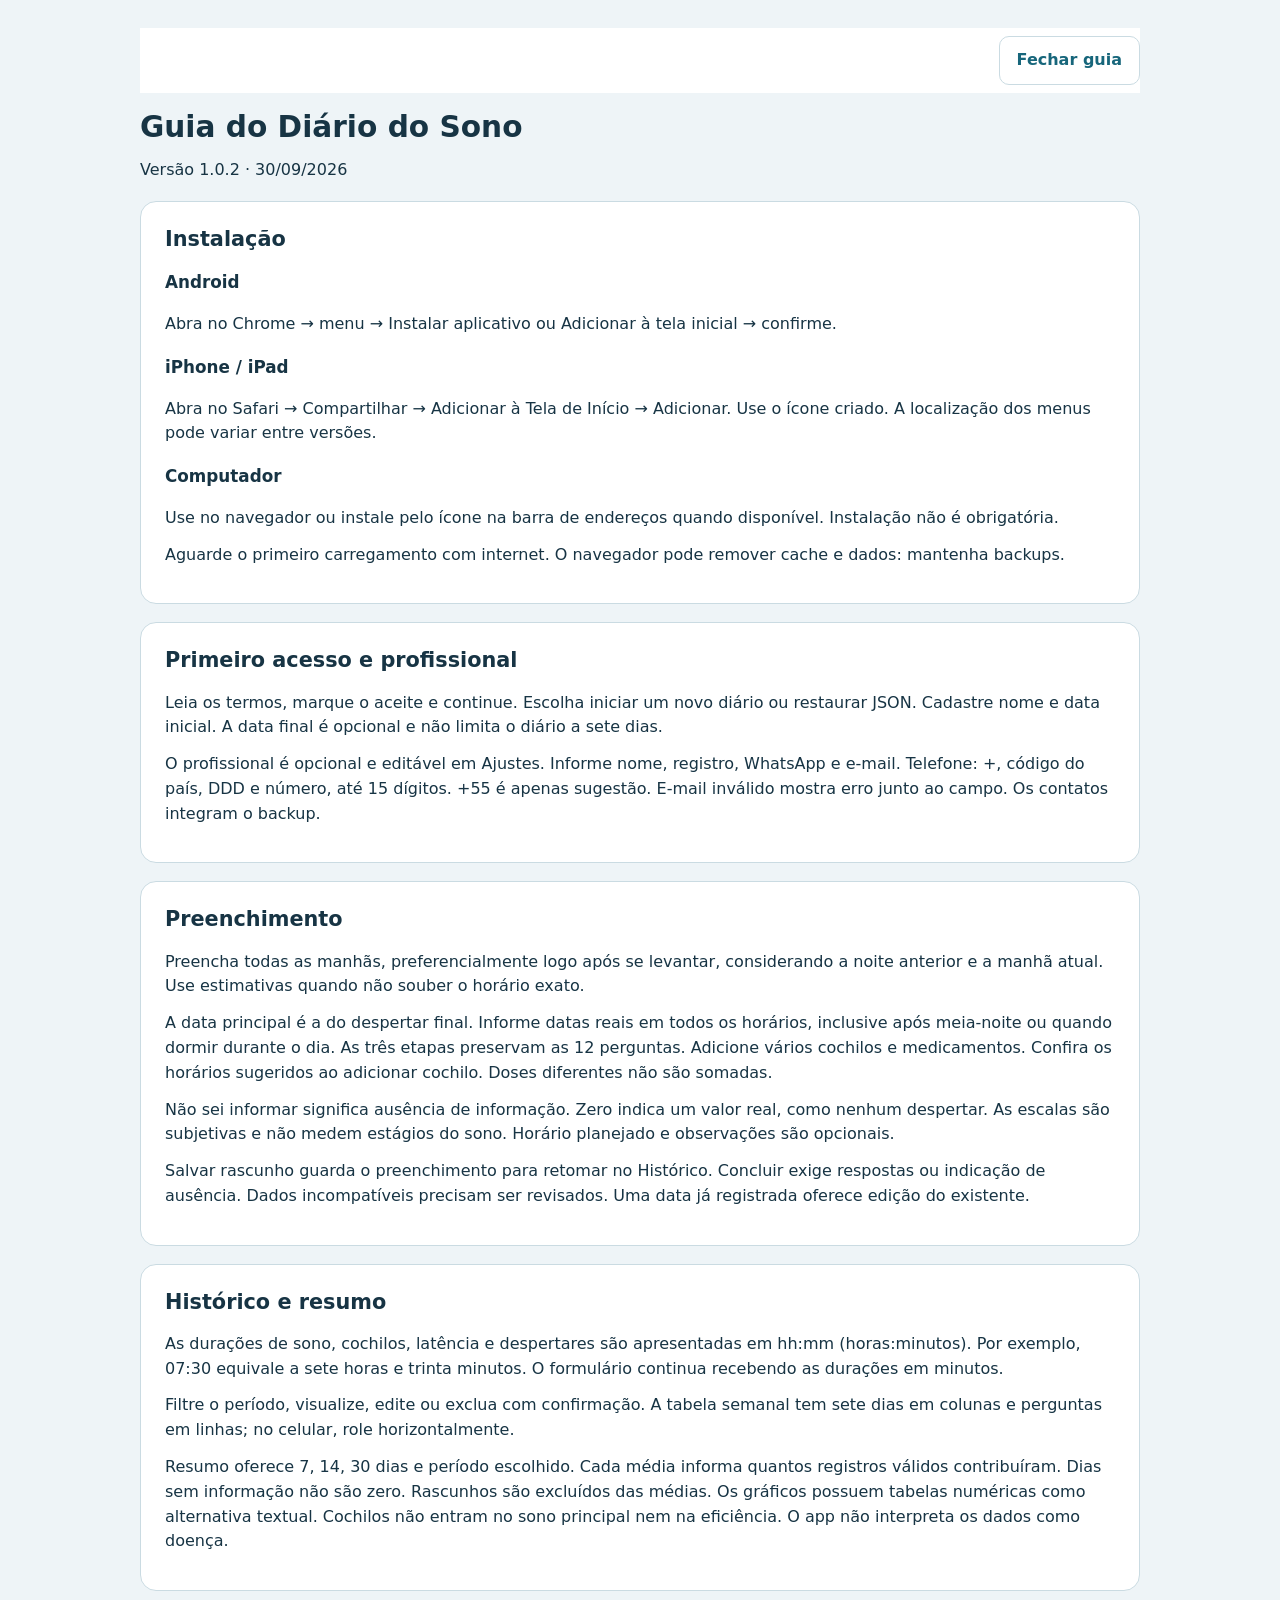
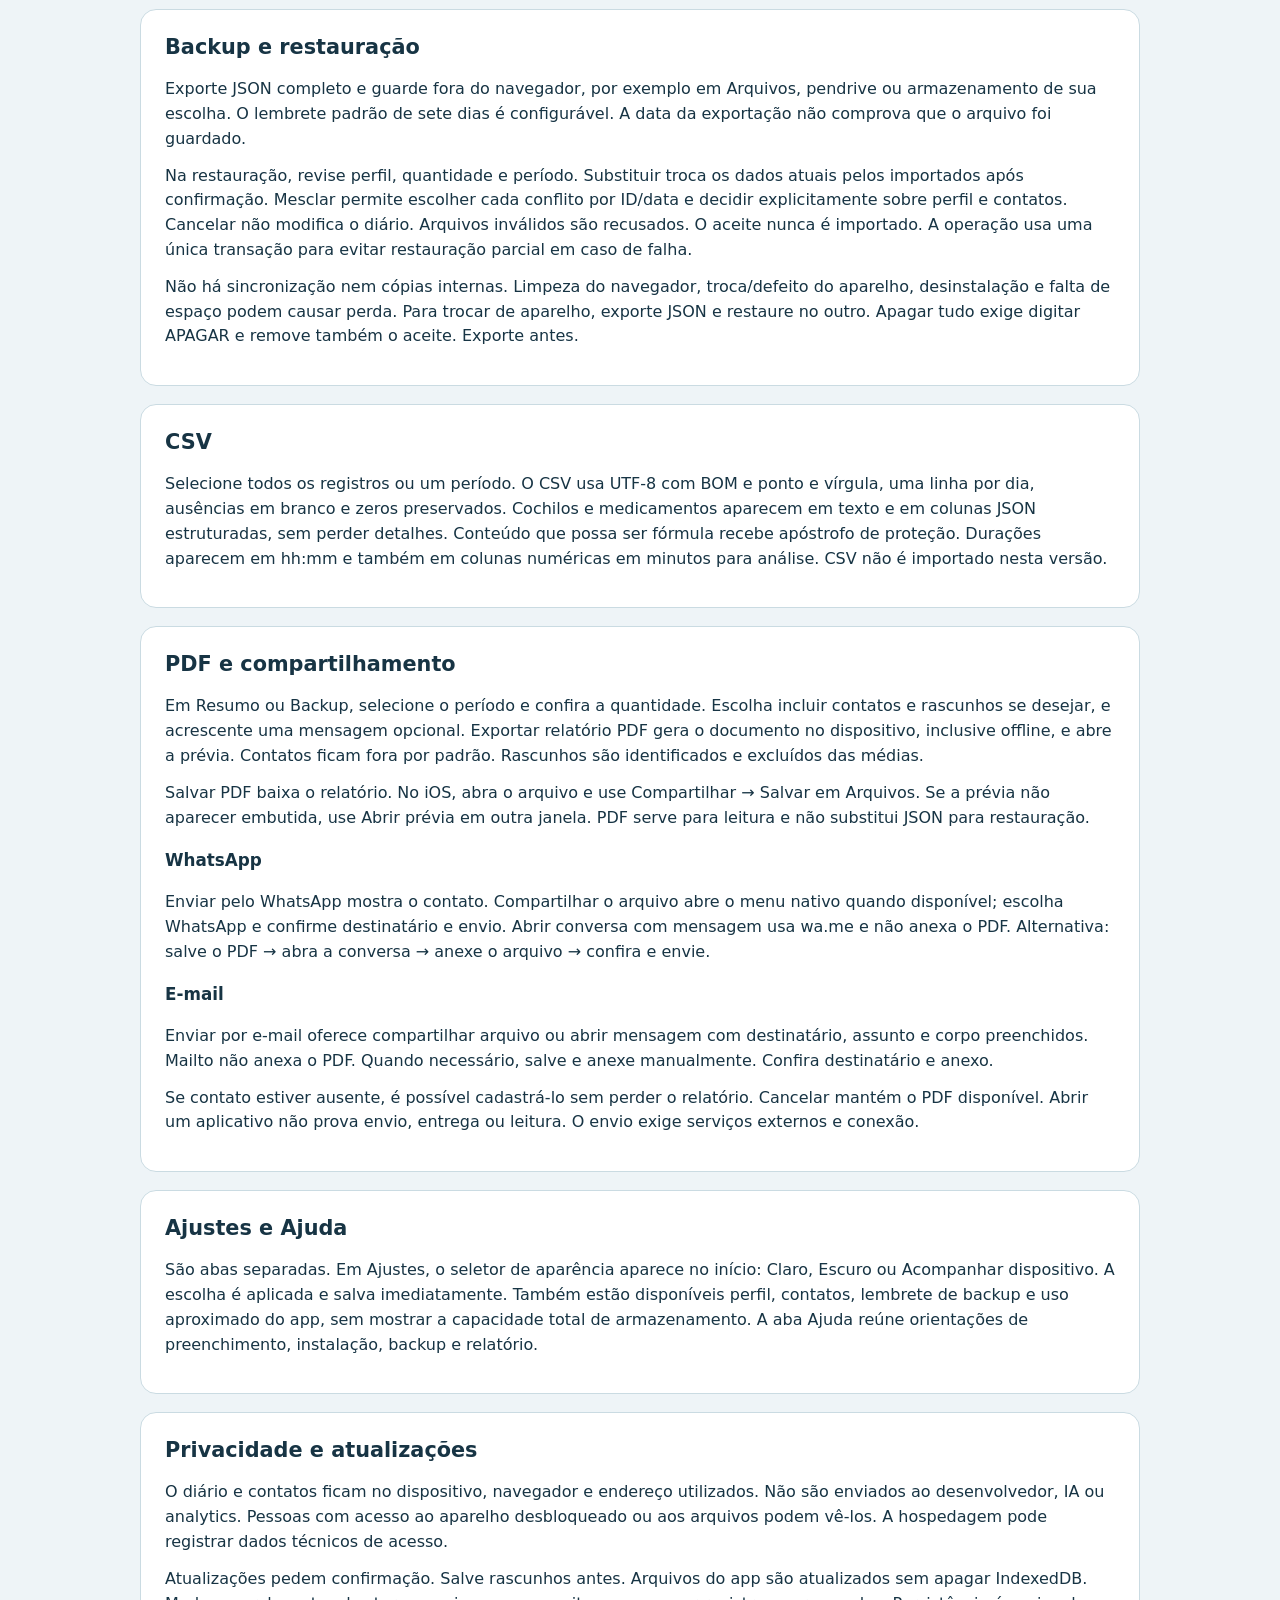
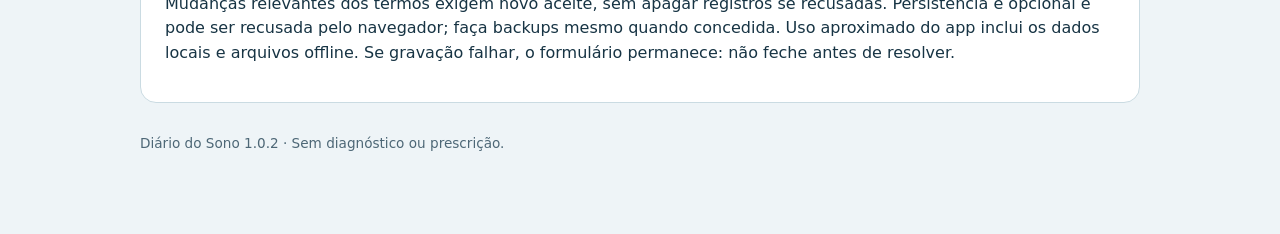
==== commit 2d654c28: "Add files via upload" ====
--- a/Guia_Diario_do_Sono.html
+++ b/Guia_Diario_do_Sono.html
@@ -1 +1 @@
-<!doctype html><html lang="pt-BR"><head><meta charset="utf-8"><meta name="viewport" content="width=device-width,initial-scale=1"><title>Guia — Diário do Sono</title><link rel="stylesheet" href="style.css"></head><body><main><h1>Guia do Diário do Sono</h1><p>Versão 1.0.1 · 30/09/2026</p><section class="card"><h2>Instalação</h2><h3>Android</h3><p>Abra no Chrome → menu → Instalar aplicativo ou Adicionar à tela inicial → confirme.</p><h3>iPhone / iPad</h3><p>Abra no Safari → Compartilhar → Adicionar à Tela de Início → Adicionar. Use o ícone criado. A localização dos menus pode variar entre versões.</p><h3>Computador</h3><p>Use no navegador ou instale pelo ícone na barra de endereços quando disponível. Instalação não é obrigatória.</p><p>Aguarde o primeiro carregamento com internet. O navegador pode remover cache e dados: mantenha backups.</p></section><section class="card"><h2>Primeiro acesso e profissional</h2><p>Leia os termos, marque o aceite e continue. Escolha iniciar um novo diário ou restaurar JSON. Cadastre nome e data inicial. A data final é opcional e não limita o diário a sete dias.</p><p>O profissional é opcional e editável em Ajustes. Informe nome, registro, WhatsApp e e-mail. Telefone: +, código do país, DDD e número, até 15 dígitos. +55 é apenas sugestão. E-mail inválido mostra erro junto ao campo. Os contatos integram o backup.</p></section><section class="card"><h2>Preenchimento</h2><p>Preencha todas as manhãs, preferencialmente logo após se levantar, considerando a noite anterior e a manhã atual. Use estimativas quando não souber o horário exato.</p><p>A data principal é a do despertar final. Informe datas reais em todos os horários, inclusive após meia-noite ou quando dormir durante o dia. As três etapas preservam as 12 perguntas. Adicione vários cochilos e medicamentos. Confira os horários sugeridos ao adicionar cochilo. Doses diferentes não são somadas.</p><p>Não sei informar significa ausência de informação. Zero indica um valor real, como nenhum despertar. As escalas são subjetivas e não medem estágios do sono. Horário planejado e observações são opcionais.</p><p>Salvar rascunho guarda o preenchimento para retomar no Histórico. Concluir exige respostas ou indicação de ausência. Dados incompatíveis precisam ser revisados. Uma data já registrada oferece edição do existente.</p></section><section class="card"><h2>Histórico e resumo</h2><p>As durações de sono, cochilos, latência e despertares são apresentadas em hh:mm (horas:minutos). Por exemplo, 07:30 equivale a sete horas e trinta minutos. O formulário continua recebendo as durações em minutos.</p><p>Filtre o período, visualize, edite ou exclua com confirmação. A tabela semanal tem sete dias em colunas e perguntas em linhas; no celular, role horizontalmente.</p><p>Resumo oferece 7, 14, 30 dias e período escolhido. Cada média informa quantos registros válidos contribuíram. Dias sem informação não são zero. Rascunhos são excluídos das médias. Os gráficos possuem tabelas numéricas como alternativa textual. Cochilos não entram no sono principal nem na eficiência. O app não interpreta os dados como doença.</p></section><section class="card"><h2>Backup e restauração</h2><p>Exporte JSON completo e guarde fora do navegador, por exemplo em Arquivos, pendrive ou armazenamento de sua escolha. O lembrete padrão de sete dias é configurável. A data da exportação não comprova que o arquivo foi guardado.</p><p>Na restauração, revise perfil, quantidade e período. Substituir troca os dados atuais pelos importados após confirmação. Mesclar permite escolher cada conflito por ID/data e decidir explicitamente sobre perfil e contatos. Cancelar não modifica o diário. Arquivos inválidos são recusados. O aceite nunca é importado. A operação usa uma única transação para evitar restauração parcial em caso de falha.</p><p>Não há sincronização nem cópias internas. Limpeza do navegador, troca/defeito do aparelho, desinstalação e falta de espaço podem causar perda. Para trocar de aparelho, exporte JSON e restaure no outro. Apagar tudo exige digitar APAGAR e remove também o aceite. Exporte antes.</p></section><section class="card"><h2>CSV</h2><p>Selecione todos os registros ou um período. O CSV usa UTF-8 com BOM e ponto e vírgula, uma linha por dia, ausências em branco e zeros preservados. Cochilos e medicamentos aparecem em texto e em colunas JSON estruturadas, sem perder detalhes. Conteúdo que possa ser fórmula recebe apóstrofo de proteção. Durações aparecem em hh:mm e também em colunas numéricas em minutos para análise. CSV não é importado nesta versão.</p></section><section class="card"><h2>PDF e compartilhamento</h2><p>Em Resumo ou Backup, selecione o período e confira a quantidade. Escolha incluir contatos e rascunhos se desejar, e acrescente uma mensagem opcional. Exportar relatório PDF gera o documento no dispositivo, inclusive offline, e abre a prévia. Contatos ficam fora por padrão. Rascunhos são identificados e excluídos das médias.</p><p>Salvar PDF baixa o relatório. No iOS, abra o arquivo e use Compartilhar → Salvar em Arquivos. Se a prévia não aparecer embutida, use Abrir prévia em outra janela. PDF serve para leitura e não substitui JSON para restauração.</p><h3>WhatsApp</h3><p>Enviar pelo WhatsApp mostra o contato. Compartilhar o arquivo abre o menu nativo quando disponível; escolha WhatsApp e confirme destinatário e envio. Abrir conversa com mensagem usa wa.me e não anexa o PDF. Alternativa: salve o PDF → abra a conversa → anexe o arquivo → confira e envie.</p><h3>E-mail</h3><p>Enviar por e-mail oferece compartilhar arquivo ou abrir mensagem com destinatário, assunto e corpo preenchidos. Mailto não anexa o PDF. Quando necessário, salve e anexe manualmente. Confira destinatário e anexo.</p><p>Se contato estiver ausente, é possível cadastrá-lo sem perder o relatório. Cancelar mantém o PDF disponível. Abrir um aplicativo não prova envio, entrega ou leitura. O envio exige serviços externos e conexão.</p></section><section class="card"><h2>Ajustes e Ajuda</h2><p>São abas separadas. Em Ajustes, o seletor de aparência aparece no início: Claro, Escuro ou Acompanhar dispositivo. A escolha é aplicada e salva imediatamente. Também estão disponíveis perfil, contatos, lembrete de backup e uso aproximado do app, sem mostrar a capacidade total de armazenamento. A aba Ajuda reúne orientações de preenchimento, instalação, backup e relatório.</p></section><section class="card"><h2>Privacidade e atualizações</h2><p>O diário e contatos ficam no dispositivo, navegador e endereço utilizados. Não são enviados ao desenvolvedor, IA ou analytics. Pessoas com acesso ao aparelho desbloqueado ou aos arquivos podem vê-los. A hospedagem pode registrar dados técnicos de acesso.</p><p>Atualizações pedem confirmação. Salve rascunhos antes. Arquivos do app são atualizados sem apagar IndexedDB. Mudanças relevantes dos termos exigem novo aceite, sem apagar registros se recusadas. Persistência é opcional e pode ser recusada pelo navegador; faça backups mesmo quando concedida. Uso aproximado do app inclui os dados locais e arquivos offline. Se gravação falhar, o formulário permanece: não feche antes de resolver.</p></section><footer>Diário do Sono 1.0.1 · Sem diagnóstico ou prescrição.</footer></main></body></html>
+<!doctype html><html lang="pt-BR"><head><meta charset="utf-8"><meta name="viewport" content="width=device-width,initial-scale=1"><title>Guia — Diário do Sono</title><link rel="stylesheet" href="style.css"></head><body><main><div class="guide-controls"><button id="closeGuide" type="button">Fechar guia</button></div><h1>Guia do Diário do Sono</h1><p>Versão 1.0.2 · 30/09/2026</p><section class="card"><h2>Instalação</h2><h3>Android</h3><p>Abra no Chrome → menu → Instalar aplicativo ou Adicionar à tela inicial → confirme.</p><h3>iPhone / iPad</h3><p>Abra no Safari → Compartilhar → Adicionar à Tela de Início → Adicionar. Use o ícone criado. A localização dos menus pode variar entre versões.</p><h3>Computador</h3><p>Use no navegador ou instale pelo ícone na barra de endereços quando disponível. Instalação não é obrigatória.</p><p>Aguarde o primeiro carregamento com internet. O navegador pode remover cache e dados: mantenha backups.</p></section><section class="card"><h2>Primeiro acesso e profissional</h2><p>Leia os termos, marque o aceite e continue. Escolha iniciar um novo diário ou restaurar JSON. Cadastre nome e data inicial. A data final é opcional e não limita o diário a sete dias.</p><p>O profissional é opcional e editável em Ajustes. Informe nome, registro, WhatsApp e e-mail. Telefone: +, código do país, DDD e número, até 15 dígitos. +55 é apenas sugestão. E-mail inválido mostra erro junto ao campo. Os contatos integram o backup.</p></section><section class="card"><h2>Preenchimento</h2><p>Preencha todas as manhãs, preferencialmente logo após se levantar, considerando a noite anterior e a manhã atual. Use estimativas quando não souber o horário exato.</p><p>A data principal é a do despertar final. Informe datas reais em todos os horários, inclusive após meia-noite ou quando dormir durante o dia. As três etapas preservam as 12 perguntas. Adicione vários cochilos e medicamentos. Confira os horários sugeridos ao adicionar cochilo. Doses diferentes não são somadas.</p><p>Não sei informar significa ausência de informação. Zero indica um valor real, como nenhum despertar. As escalas são subjetivas e não medem estágios do sono. Horário planejado e observações são opcionais.</p><p>Salvar rascunho guarda o preenchimento para retomar no Histórico. Concluir exige respostas ou indicação de ausência. Dados incompatíveis precisam ser revisados. Uma data já registrada oferece edição do existente.</p></section><section class="card"><h2>Histórico e resumo</h2><p>As durações de sono, cochilos, latência e despertares são apresentadas em hh:mm (horas:minutos). Por exemplo, 07:30 equivale a sete horas e trinta minutos. O formulário continua recebendo as durações em minutos.</p><p>Filtre o período, visualize, edite ou exclua com confirmação. A tabela semanal tem sete dias em colunas e perguntas em linhas; no celular, role horizontalmente.</p><p>Resumo oferece 7, 14, 30 dias e período escolhido. Cada média informa quantos registros válidos contribuíram. Dias sem informação não são zero. Rascunhos são excluídos das médias. Os gráficos possuem tabelas numéricas como alternativa textual. Cochilos não entram no sono principal nem na eficiência. O app não interpreta os dados como doença.</p></section><section class="card"><h2>Backup e restauração</h2><p>Exporte JSON completo e guarde fora do navegador, por exemplo em Arquivos, pendrive ou armazenamento de sua escolha. O lembrete padrão de sete dias é configurável. A data da exportação não comprova que o arquivo foi guardado.</p><p>Na restauração, revise perfil, quantidade e período. Substituir troca os dados atuais pelos importados após confirmação. Mesclar permite escolher cada conflito por ID/data e decidir explicitamente sobre perfil e contatos. Cancelar não modifica o diário. Arquivos inválidos são recusados. O aceite nunca é importado. A operação usa uma única transação para evitar restauração parcial em caso de falha.</p><p>Não há sincronização nem cópias internas. Limpeza do navegador, troca/defeito do aparelho, desinstalação e falta de espaço podem causar perda. Para trocar de aparelho, exporte JSON e restaure no outro. Apagar tudo exige digitar APAGAR e remove também o aceite. Exporte antes.</p></section><section class="card"><h2>CSV</h2><p>Selecione todos os registros ou um período. O CSV usa UTF-8 com BOM e ponto e vírgula, uma linha por dia, ausências em branco e zeros preservados. Cochilos e medicamentos aparecem em texto e em colunas JSON estruturadas, sem perder detalhes. Conteúdo que possa ser fórmula recebe apóstrofo de proteção. Durações aparecem em hh:mm e também em colunas numéricas em minutos para análise. CSV não é importado nesta versão.</p></section><section class="card"><h2>PDF e compartilhamento</h2><p>Em Resumo ou Backup, selecione o período e confira a quantidade. Escolha incluir contatos e rascunhos se desejar, e acrescente uma mensagem opcional. Exportar relatório PDF gera o documento no dispositivo, inclusive offline, e abre a prévia. Contatos ficam fora por padrão. Rascunhos são identificados e excluídos das médias.</p><p>Salvar PDF baixa o relatório. No iOS, abra o arquivo e use Compartilhar → Salvar em Arquivos. Se a prévia não aparecer embutida, use Abrir prévia em outra janela. PDF serve para leitura e não substitui JSON para restauração.</p><h3>WhatsApp</h3><p>Enviar pelo WhatsApp mostra o contato. Compartilhar o arquivo abre o menu nativo quando disponível; escolha WhatsApp e confirme destinatário e envio. Abrir conversa com mensagem usa wa.me e não anexa o PDF. Alternativa: salve o PDF → abra a conversa → anexe o arquivo → confira e envie.</p><h3>E-mail</h3><p>Enviar por e-mail oferece compartilhar arquivo ou abrir mensagem com destinatário, assunto e corpo preenchidos. Mailto não anexa o PDF. Quando necessário, salve e anexe manualmente. Confira destinatário e anexo.</p><p>Se contato estiver ausente, é possível cadastrá-lo sem perder o relatório. Cancelar mantém o PDF disponível. Abrir um aplicativo não prova envio, entrega ou leitura. O envio exige serviços externos e conexão.</p></section><section class="card"><h2>Ajustes e Ajuda</h2><p>São abas separadas. Em Ajustes, o seletor de aparência aparece no início: Claro, Escuro ou Acompanhar dispositivo. A escolha é aplicada e salva imediatamente. Também estão disponíveis perfil, contatos, lembrete de backup e uso aproximado do app, sem mostrar a capacidade total de armazenamento. A aba Ajuda reúne orientações de preenchimento, instalação, backup e relatório.</p></section><section class="card"><h2>Privacidade e atualizações</h2><p>O diário e contatos ficam no dispositivo, navegador e endereço utilizados. Não são enviados ao desenvolvedor, IA ou analytics. Pessoas com acesso ao aparelho desbloqueado ou aos arquivos podem vê-los. A hospedagem pode registrar dados técnicos de acesso.</p><p>Atualizações pedem confirmação. Salve rascunhos antes. Arquivos do app são atualizados sem apagar IndexedDB. Mudanças relevantes dos termos exigem novo aceite, sem apagar registros se recusadas. Persistência é opcional e pode ser recusada pelo navegador; faça backups mesmo quando concedida. Uso aproximado do app inclui os dados locais e arquivos offline. Se gravação falhar, o formulário permanece: não feche antes de resolver.</p></section><footer>Diário do Sono 1.0.2 · Sem diagnóstico ou prescrição.</footer></main><script>document.getElementById('closeGuide').addEventListener('click',()=>{window.close();setTimeout(()=>{if(!window.closed)window.location.replace('./#help');},150);});</script></body></html>
--- a/style.css
+++ b/style.css
@@ -1,3 +1,5 @@
 :root{font:16px/1.55 system-ui,sans-serif;color:#173444;background:#eef4f7;--surface:#fff;--line:#cadbe2;--muted:#4d6776;--accent:#17667b;--soft:#e5f2f5;--danger:#a42633;color-scheme:light}*{box-sizing:border-box}body{margin:0;padding-bottom:env(safe-area-inset-bottom)}:root[data-theme="dark"]{color:#e5eff4;background:#102631;--surface:#193744;--line:#365561;--muted:#b3c9d2;--accent:#85d0df;--soft:#254550;--danger:#ffacb4;color-scheme:dark}header{display:flex;align-items:center;justify-content:space-between;padding:18px max(20px,calc((100vw - 1040px)/2));background:#163d50;color:white;border-bottom:1px solid #375b6d}header a{display:flex;align-items:center;gap:12px;text-decoration:none;color:inherit;font-size:1.2rem;font-weight:700}small{display:block;font-size:.85rem;font-weight:400;color:var(--muted)}header small{color:#bdd8e3}nav{display:flex;gap:5px;overflow:auto;padding:12px max(16px,calc((100vw - 1040px)/2));background:var(--surface);border-bottom:1px solid var(--line);position:sticky;top:0;z-index:2}nav a{white-space:nowrap;text-decoration:none;color:var(--muted);padding:10px 14px;border-radius:10px;font-size:.9rem}nav a.active{background:var(--soft);color:var(--accent);font-weight:700}main{max-width:1040px;margin:auto;padding:28px 20px 80px}h1{font-size:1.85rem;line-height:1.25;margin:0 0 12px}h2{font-size:1.3rem;line-height:1.3;margin:0 0 16px}h3{font-size:1.05rem}p{margin:12px 0}.muted{color:var(--muted)}.card,fieldset{background:var(--surface);border:1px solid var(--line);border-radius:16px;padding:24px;margin:18px 0;min-width:0}.grid{display:grid;grid-template-columns:repeat(auto-fit,minmax(230px,1fr));gap:16px}.grid .card{margin:0}.hero{background:#163d50;color:white;padding:28px;border-radius:20px}.hero .muted{color:#c5dbe4}.badge{display:inline-block;background:var(--soft);color:var(--accent);padding:4px 10px;border-radius:20px;font-size:.85rem}.buttons{display:flex;flex-wrap:wrap;gap:10px;margin:16px 0}button,.button{font:inherit;font-weight:600;border:1px solid var(--line);background:var(--surface);color:var(--accent);padding:11px 17px;border-radius:10px;cursor:pointer;min-height:46px;text-decoration:none;display:inline-block}button.primary,.button.primary{background:#17667b;color:#fff;border-color:#17667b}button.danger{color:var(--danger)}button:disabled{opacity:.45;cursor:not-allowed}input,select,textarea{font:inherit;width:100%;padding:11px;border:1px solid var(--line);border-radius:9px;background:var(--surface);color:inherit;min-height:46px;max-width:100%}textarea{min-height:95px}label{display:block;margin:12px 0 5px}label.check{display:flex;align-items:flex-start;gap:10px;font-size:.95rem}input[type=checkbox],input[type=radio]{width:22px;min-height:22px;flex:none;margin:2px 0}legend{font-weight:700;padding:0 8px}.error{color:var(--danger);font-size:.9rem}.notice{background:var(--soft);padding:15px;border-radius:10px;border-left:4px solid var(--accent)}.row{display:flex;align-items:end;gap:12px;flex-wrap:wrap}.row>div{flex:1;min-width:150px}.scale{display:grid;grid-template-columns:repeat(auto-fit,minmax(145px,1fr));gap:8px}.scale label{display:flex;align-items:center;gap:8px;border:1px solid var(--line);border-radius:10px;padding:10px;margin:0}.scale label:has(input:checked){background:var(--soft);border-color:var(--accent)}.metric{font-size:1.8rem;font-weight:700}.scroll{overflow:auto}table{border-collapse:collapse;width:100%;font-size:.9rem}th,td{padding:12px;text-align:left;border-bottom:1px solid var(--line);vertical-align:top}th{background:var(--soft)}.weekly{min-width:1400px}.weekly th:first-child{min-width:230px}.weekly td{min-width:150px}dialog{width:min(940px,95vw);max-height:90vh;overflow:auto;border:1px solid var(--line);border-radius:16px;padding:24px;background:var(--surface);color:inherit}dialog::backdrop{background:#081a29aa}#toast{position:fixed;bottom:24px;left:50%;transform:translateX(-50%);max-width:90%;background:#163d50;color:white;padding:12px 20px;border-radius:12px;display:none;z-index:20}iframe{width:100%;height:55vh;border:1px solid var(--line)}.chart{width:100%;height:auto;background:var(--surface)}:focus-visible{outline:3px solid #efaa4f;outline-offset:3px}.stepbar{display:flex;gap:8px;margin-bottom:20px}.stepbar span{flex:1;border-top:4px solid var(--line);padding-top:8px;font-size:.9rem}.stepbar span.active{border-color:var(--accent);font-weight:700}.remove{font-size:.85rem}footer{color:var(--muted);margin-top:30px;font-size:.85rem}@media(max-width:600px){header{padding:12px 16px}header small{display:none}header a{font-size:1.05rem}main{padding:20px 14px 65px}.card,fieldset{padding:17px}nav{padding:8px}nav a{padding:9px 11px}.hero{padding:22px}h1{font-size:1.6rem}.scale{grid-template-columns:1fr}.row>div{min-width:100%}.stepbar span{font-size:.8rem}button{max-width:100%}}@media(prefers-reduced-motion:no-preference){button{transition:background .15s}}
 
 .appearance{margin:12px 0;border-radius:12px;padding:16px}.appearance .scale{grid-template-columns:repeat(auto-fit,minmax(150px,1fr))}body{color:inherit;background:inherit}
+
+.guide-controls{position:sticky;top:0;z-index:3;display:flex;justify-content:flex-end;background:var(--surface);padding:8px 0;margin-bottom:16px}.evaluation-label{margin:16px 0 6px}.evaluation-label+h3{margin-top:0}
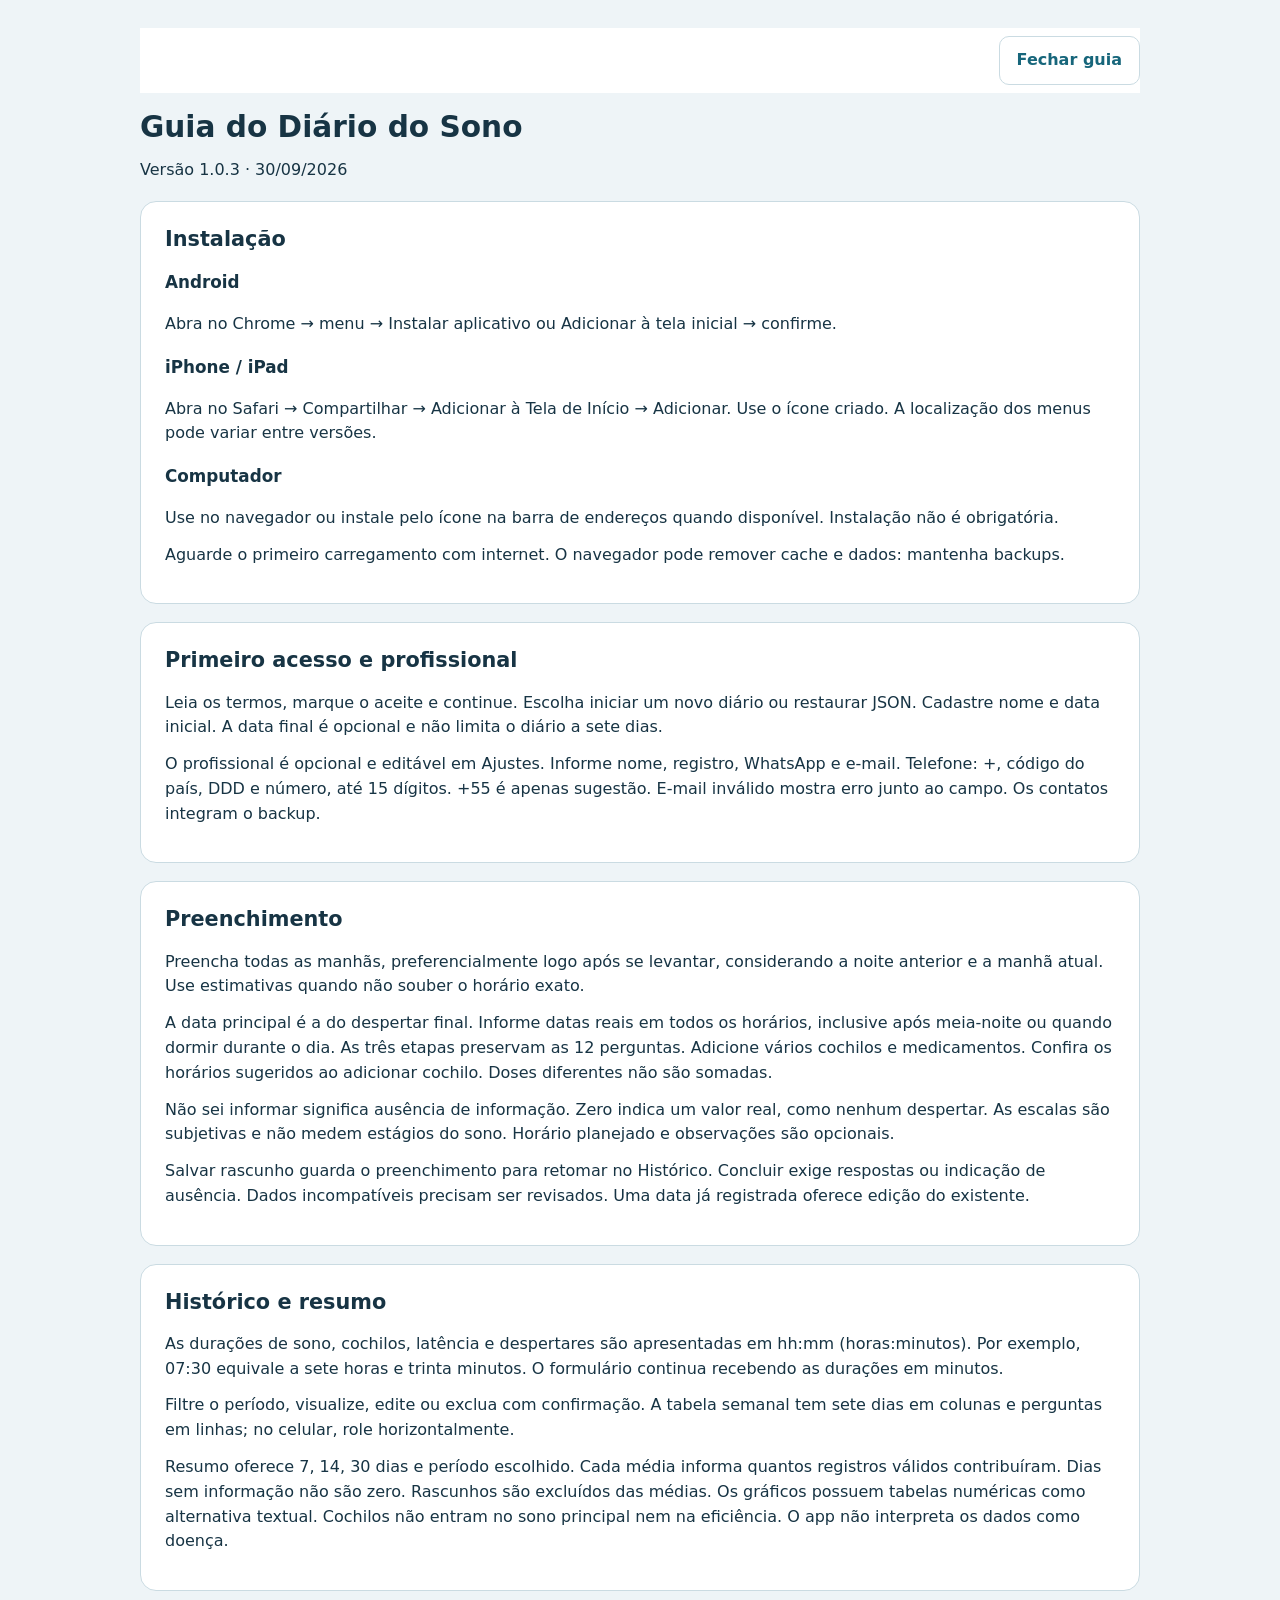
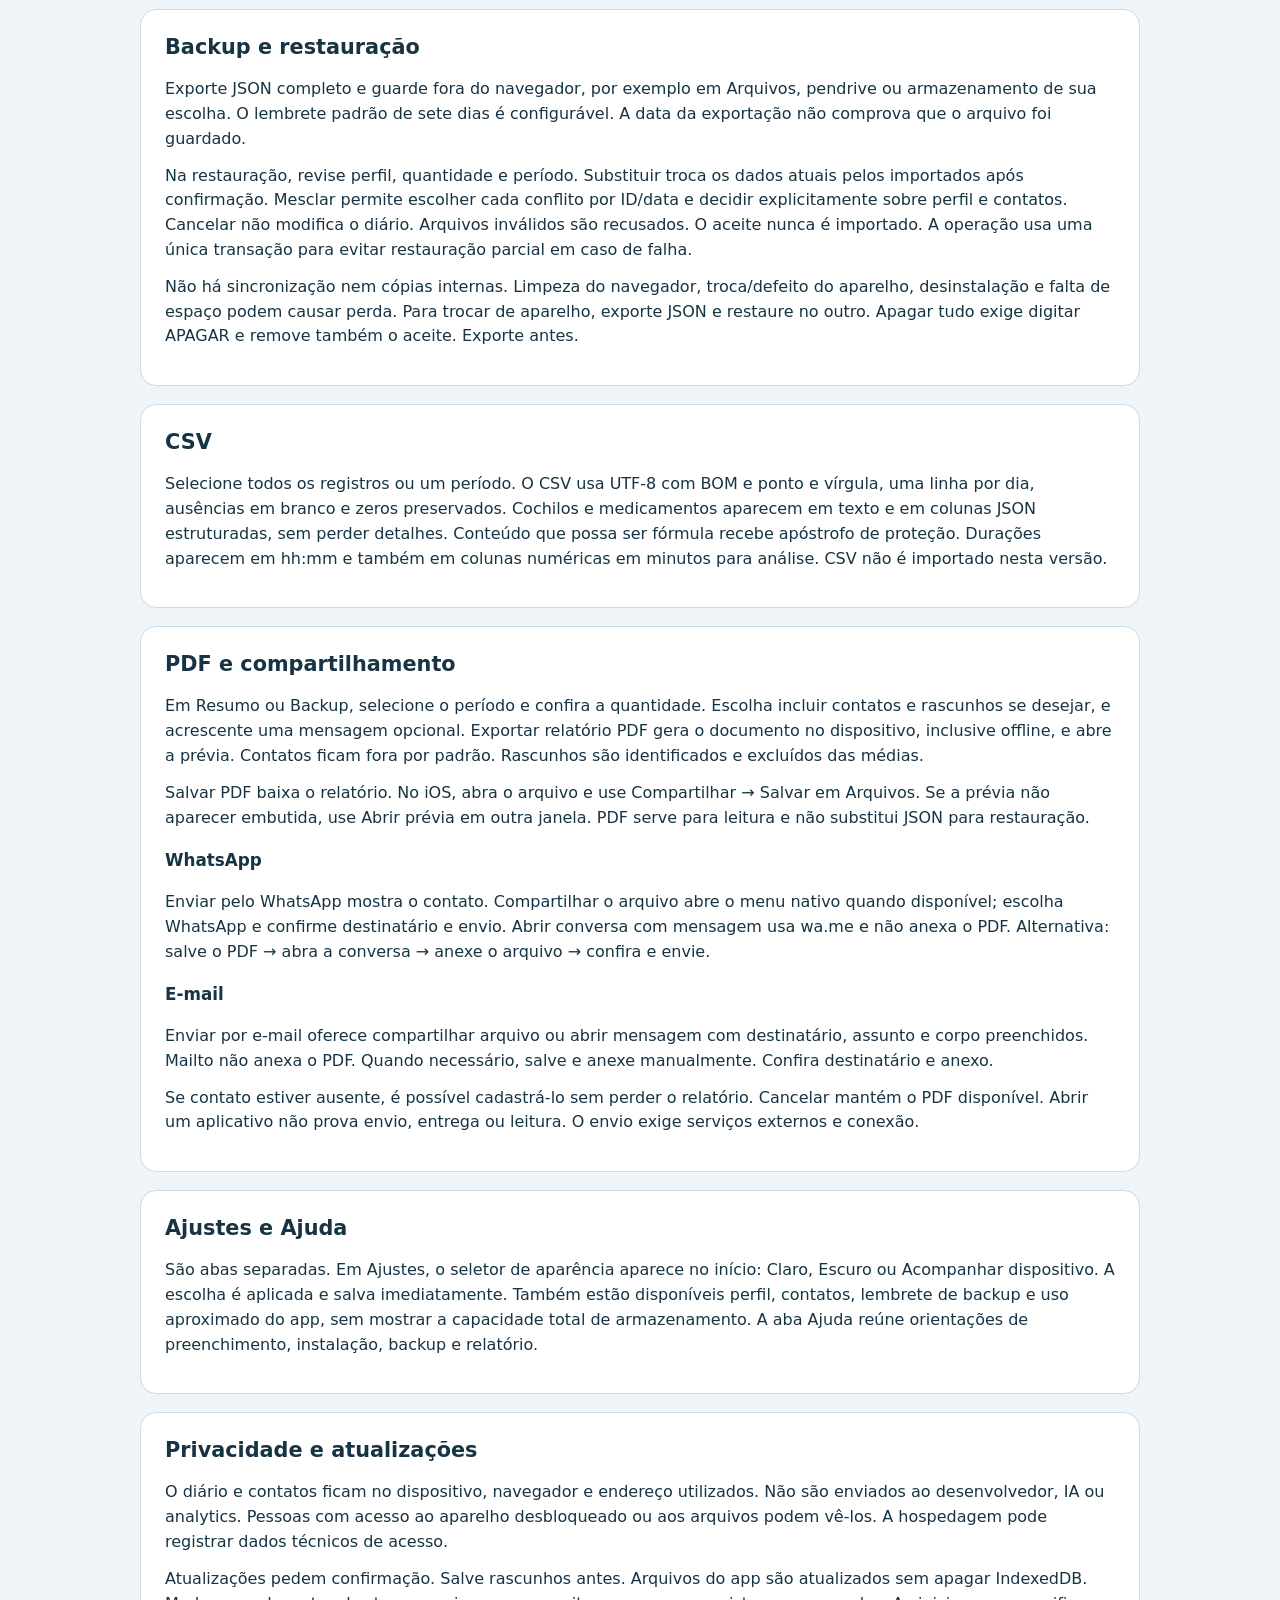
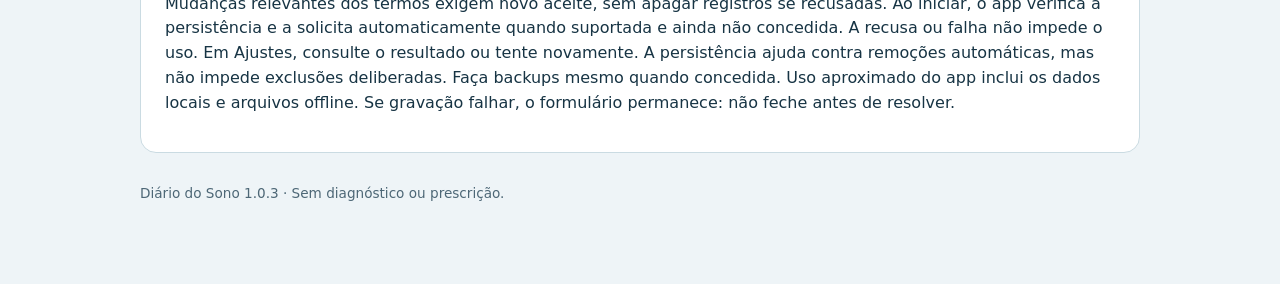
==== commit 2d6efec3: "Add files via upload" ====
--- a/Guia_Diario_do_Sono.html
+++ b/Guia_Diario_do_Sono.html
@@ -1 +1 @@
-<!doctype html><html lang="pt-BR"><head><meta charset="utf-8"><meta name="viewport" content="width=device-width,initial-scale=1"><title>Guia — Diário do Sono</title><link rel="stylesheet" href="style.css"></head><body><main><div class="guide-controls"><button id="closeGuide" type="button">Fechar guia</button></div><h1>Guia do Diário do Sono</h1><p>Versão 1.0.2 · 30/09/2026</p><section class="card"><h2>Instalação</h2><h3>Android</h3><p>Abra no Chrome → menu → Instalar aplicativo ou Adicionar à tela inicial → confirme.</p><h3>iPhone / iPad</h3><p>Abra no Safari → Compartilhar → Adicionar à Tela de Início → Adicionar. Use o ícone criado. A localização dos menus pode variar entre versões.</p><h3>Computador</h3><p>Use no navegador ou instale pelo ícone na barra de endereços quando disponível. Instalação não é obrigatória.</p><p>Aguarde o primeiro carregamento com internet. O navegador pode remover cache e dados: mantenha backups.</p></section><section class="card"><h2>Primeiro acesso e profissional</h2><p>Leia os termos, marque o aceite e continue. Escolha iniciar um novo diário ou restaurar JSON. Cadastre nome e data inicial. A data final é opcional e não limita o diário a sete dias.</p><p>O profissional é opcional e editável em Ajustes. Informe nome, registro, WhatsApp e e-mail. Telefone: +, código do país, DDD e número, até 15 dígitos. +55 é apenas sugestão. E-mail inválido mostra erro junto ao campo. Os contatos integram o backup.</p></section><section class="card"><h2>Preenchimento</h2><p>Preencha todas as manhãs, preferencialmente logo após se levantar, considerando a noite anterior e a manhã atual. Use estimativas quando não souber o horário exato.</p><p>A data principal é a do despertar final. Informe datas reais em todos os horários, inclusive após meia-noite ou quando dormir durante o dia. As três etapas preservam as 12 perguntas. Adicione vários cochilos e medicamentos. Confira os horários sugeridos ao adicionar cochilo. Doses diferentes não são somadas.</p><p>Não sei informar significa ausência de informação. Zero indica um valor real, como nenhum despertar. As escalas são subjetivas e não medem estágios do sono. Horário planejado e observações são opcionais.</p><p>Salvar rascunho guarda o preenchimento para retomar no Histórico. Concluir exige respostas ou indicação de ausência. Dados incompatíveis precisam ser revisados. Uma data já registrada oferece edição do existente.</p></section><section class="card"><h2>Histórico e resumo</h2><p>As durações de sono, cochilos, latência e despertares são apresentadas em hh:mm (horas:minutos). Por exemplo, 07:30 equivale a sete horas e trinta minutos. O formulário continua recebendo as durações em minutos.</p><p>Filtre o período, visualize, edite ou exclua com confirmação. A tabela semanal tem sete dias em colunas e perguntas em linhas; no celular, role horizontalmente.</p><p>Resumo oferece 7, 14, 30 dias e período escolhido. Cada média informa quantos registros válidos contribuíram. Dias sem informação não são zero. Rascunhos são excluídos das médias. Os gráficos possuem tabelas numéricas como alternativa textual. Cochilos não entram no sono principal nem na eficiência. O app não interpreta os dados como doença.</p></section><section class="card"><h2>Backup e restauração</h2><p>Exporte JSON completo e guarde fora do navegador, por exemplo em Arquivos, pendrive ou armazenamento de sua escolha. O lembrete padrão de sete dias é configurável. A data da exportação não comprova que o arquivo foi guardado.</p><p>Na restauração, revise perfil, quantidade e período. Substituir troca os dados atuais pelos importados após confirmação. Mesclar permite escolher cada conflito por ID/data e decidir explicitamente sobre perfil e contatos. Cancelar não modifica o diário. Arquivos inválidos são recusados. O aceite nunca é importado. A operação usa uma única transação para evitar restauração parcial em caso de falha.</p><p>Não há sincronização nem cópias internas. Limpeza do navegador, troca/defeito do aparelho, desinstalação e falta de espaço podem causar perda. Para trocar de aparelho, exporte JSON e restaure no outro. Apagar tudo exige digitar APAGAR e remove também o aceite. Exporte antes.</p></section><section class="card"><h2>CSV</h2><p>Selecione todos os registros ou um período. O CSV usa UTF-8 com BOM e ponto e vírgula, uma linha por dia, ausências em branco e zeros preservados. Cochilos e medicamentos aparecem em texto e em colunas JSON estruturadas, sem perder detalhes. Conteúdo que possa ser fórmula recebe apóstrofo de proteção. Durações aparecem em hh:mm e também em colunas numéricas em minutos para análise. CSV não é importado nesta versão.</p></section><section class="card"><h2>PDF e compartilhamento</h2><p>Em Resumo ou Backup, selecione o período e confira a quantidade. Escolha incluir contatos e rascunhos se desejar, e acrescente uma mensagem opcional. Exportar relatório PDF gera o documento no dispositivo, inclusive offline, e abre a prévia. Contatos ficam fora por padrão. Rascunhos são identificados e excluídos das médias.</p><p>Salvar PDF baixa o relatório. No iOS, abra o arquivo e use Compartilhar → Salvar em Arquivos. Se a prévia não aparecer embutida, use Abrir prévia em outra janela. PDF serve para leitura e não substitui JSON para restauração.</p><h3>WhatsApp</h3><p>Enviar pelo WhatsApp mostra o contato. Compartilhar o arquivo abre o menu nativo quando disponível; escolha WhatsApp e confirme destinatário e envio. Abrir conversa com mensagem usa wa.me e não anexa o PDF. Alternativa: salve o PDF → abra a conversa → anexe o arquivo → confira e envie.</p><h3>E-mail</h3><p>Enviar por e-mail oferece compartilhar arquivo ou abrir mensagem com destinatário, assunto e corpo preenchidos. Mailto não anexa o PDF. Quando necessário, salve e anexe manualmente. Confira destinatário e anexo.</p><p>Se contato estiver ausente, é possível cadastrá-lo sem perder o relatório. Cancelar mantém o PDF disponível. Abrir um aplicativo não prova envio, entrega ou leitura. O envio exige serviços externos e conexão.</p></section><section class="card"><h2>Ajustes e Ajuda</h2><p>São abas separadas. Em Ajustes, o seletor de aparência aparece no início: Claro, Escuro ou Acompanhar dispositivo. A escolha é aplicada e salva imediatamente. Também estão disponíveis perfil, contatos, lembrete de backup e uso aproximado do app, sem mostrar a capacidade total de armazenamento. A aba Ajuda reúne orientações de preenchimento, instalação, backup e relatório.</p></section><section class="card"><h2>Privacidade e atualizações</h2><p>O diário e contatos ficam no dispositivo, navegador e endereço utilizados. Não são enviados ao desenvolvedor, IA ou analytics. Pessoas com acesso ao aparelho desbloqueado ou aos arquivos podem vê-los. A hospedagem pode registrar dados técnicos de acesso.</p><p>Atualizações pedem confirmação. Salve rascunhos antes. Arquivos do app são atualizados sem apagar IndexedDB. Mudanças relevantes dos termos exigem novo aceite, sem apagar registros se recusadas. Persistência é opcional e pode ser recusada pelo navegador; faça backups mesmo quando concedida. Uso aproximado do app inclui os dados locais e arquivos offline. Se gravação falhar, o formulário permanece: não feche antes de resolver.</p></section><footer>Diário do Sono 1.0.2 · Sem diagnóstico ou prescrição.</footer></main><script>document.getElementById('closeGuide').addEventListener('click',()=>{window.close();setTimeout(()=>{if(!window.closed)window.location.replace('./#help');},150);});</script></body></html>
+<!doctype html><html lang="pt-BR"><head><meta charset="utf-8"><meta name="viewport" content="width=device-width,initial-scale=1"><title>Guia — Diário do Sono</title><link rel="stylesheet" href="style.css"></head><body><main><div class="guide-controls"><button id="closeGuide" type="button">Fechar guia</button></div><h1>Guia do Diário do Sono</h1><p>Versão 1.0.3 · 30/09/2026</p><section class="card"><h2>Instalação</h2><h3>Android</h3><p>Abra no Chrome → menu → Instalar aplicativo ou Adicionar à tela inicial → confirme.</p><h3>iPhone / iPad</h3><p>Abra no Safari → Compartilhar → Adicionar à Tela de Início → Adicionar. Use o ícone criado. A localização dos menus pode variar entre versões.</p><h3>Computador</h3><p>Use no navegador ou instale pelo ícone na barra de endereços quando disponível. Instalação não é obrigatória.</p><p>Aguarde o primeiro carregamento com internet. O navegador pode remover cache e dados: mantenha backups.</p></section><section class="card"><h2>Primeiro acesso e profissional</h2><p>Leia os termos, marque o aceite e continue. Escolha iniciar um novo diário ou restaurar JSON. Cadastre nome e data inicial. A data final é opcional e não limita o diário a sete dias.</p><p>O profissional é opcional e editável em Ajustes. Informe nome, registro, WhatsApp e e-mail. Telefone: +, código do país, DDD e número, até 15 dígitos. +55 é apenas sugestão. E-mail inválido mostra erro junto ao campo. Os contatos integram o backup.</p></section><section class="card"><h2>Preenchimento</h2><p>Preencha todas as manhãs, preferencialmente logo após se levantar, considerando a noite anterior e a manhã atual. Use estimativas quando não souber o horário exato.</p><p>A data principal é a do despertar final. Informe datas reais em todos os horários, inclusive após meia-noite ou quando dormir durante o dia. As três etapas preservam as 12 perguntas. Adicione vários cochilos e medicamentos. Confira os horários sugeridos ao adicionar cochilo. Doses diferentes não são somadas.</p><p>Não sei informar significa ausência de informação. Zero indica um valor real, como nenhum despertar. As escalas são subjetivas e não medem estágios do sono. Horário planejado e observações são opcionais.</p><p>Salvar rascunho guarda o preenchimento para retomar no Histórico. Concluir exige respostas ou indicação de ausência. Dados incompatíveis precisam ser revisados. Uma data já registrada oferece edição do existente.</p></section><section class="card"><h2>Histórico e resumo</h2><p>As durações de sono, cochilos, latência e despertares são apresentadas em hh:mm (horas:minutos). Por exemplo, 07:30 equivale a sete horas e trinta minutos. O formulário continua recebendo as durações em minutos.</p><p>Filtre o período, visualize, edite ou exclua com confirmação. A tabela semanal tem sete dias em colunas e perguntas em linhas; no celular, role horizontalmente.</p><p>Resumo oferece 7, 14, 30 dias e período escolhido. Cada média informa quantos registros válidos contribuíram. Dias sem informação não são zero. Rascunhos são excluídos das médias. Os gráficos possuem tabelas numéricas como alternativa textual. Cochilos não entram no sono principal nem na eficiência. O app não interpreta os dados como doença.</p></section><section class="card"><h2>Backup e restauração</h2><p>Exporte JSON completo e guarde fora do navegador, por exemplo em Arquivos, pendrive ou armazenamento de sua escolha. O lembrete padrão de sete dias é configurável. A data da exportação não comprova que o arquivo foi guardado.</p><p>Na restauração, revise perfil, quantidade e período. Substituir troca os dados atuais pelos importados após confirmação. Mesclar permite escolher cada conflito por ID/data e decidir explicitamente sobre perfil e contatos. Cancelar não modifica o diário. Arquivos inválidos são recusados. O aceite nunca é importado. A operação usa uma única transação para evitar restauração parcial em caso de falha.</p><p>Não há sincronização nem cópias internas. Limpeza do navegador, troca/defeito do aparelho, desinstalação e falta de espaço podem causar perda. Para trocar de aparelho, exporte JSON e restaure no outro. Apagar tudo exige digitar APAGAR e remove também o aceite. Exporte antes.</p></section><section class="card"><h2>CSV</h2><p>Selecione todos os registros ou um período. O CSV usa UTF-8 com BOM e ponto e vírgula, uma linha por dia, ausências em branco e zeros preservados. Cochilos e medicamentos aparecem em texto e em colunas JSON estruturadas, sem perder detalhes. Conteúdo que possa ser fórmula recebe apóstrofo de proteção. Durações aparecem em hh:mm e também em colunas numéricas em minutos para análise. CSV não é importado nesta versão.</p></section><section class="card"><h2>PDF e compartilhamento</h2><p>Em Resumo ou Backup, selecione o período e confira a quantidade. Escolha incluir contatos e rascunhos se desejar, e acrescente uma mensagem opcional. Exportar relatório PDF gera o documento no dispositivo, inclusive offline, e abre a prévia. Contatos ficam fora por padrão. Rascunhos são identificados e excluídos das médias.</p><p>Salvar PDF baixa o relatório. No iOS, abra o arquivo e use Compartilhar → Salvar em Arquivos. Se a prévia não aparecer embutida, use Abrir prévia em outra janela. PDF serve para leitura e não substitui JSON para restauração.</p><h3>WhatsApp</h3><p>Enviar pelo WhatsApp mostra o contato. Compartilhar o arquivo abre o menu nativo quando disponível; escolha WhatsApp e confirme destinatário e envio. Abrir conversa com mensagem usa wa.me e não anexa o PDF. Alternativa: salve o PDF → abra a conversa → anexe o arquivo → confira e envie.</p><h3>E-mail</h3><p>Enviar por e-mail oferece compartilhar arquivo ou abrir mensagem com destinatário, assunto e corpo preenchidos. Mailto não anexa o PDF. Quando necessário, salve e anexe manualmente. Confira destinatário e anexo.</p><p>Se contato estiver ausente, é possível cadastrá-lo sem perder o relatório. Cancelar mantém o PDF disponível. Abrir um aplicativo não prova envio, entrega ou leitura. O envio exige serviços externos e conexão.</p></section><section class="card"><h2>Ajustes e Ajuda</h2><p>São abas separadas. Em Ajustes, o seletor de aparência aparece no início: Claro, Escuro ou Acompanhar dispositivo. A escolha é aplicada e salva imediatamente. Também estão disponíveis perfil, contatos, lembrete de backup e uso aproximado do app, sem mostrar a capacidade total de armazenamento. A aba Ajuda reúne orientações de preenchimento, instalação, backup e relatório.</p></section><section class="card"><h2>Privacidade e atualizações</h2><p>O diário e contatos ficam no dispositivo, navegador e endereço utilizados. Não são enviados ao desenvolvedor, IA ou analytics. Pessoas com acesso ao aparelho desbloqueado ou aos arquivos podem vê-los. A hospedagem pode registrar dados técnicos de acesso.</p><p>Atualizações pedem confirmação. Salve rascunhos antes. Arquivos do app são atualizados sem apagar IndexedDB. Mudanças relevantes dos termos exigem novo aceite, sem apagar registros se recusadas. Ao iniciar, o app verifica a persistência e a solicita automaticamente quando suportada e ainda não concedida. A recusa ou falha não impede o uso. Em Ajustes, consulte o resultado ou tente novamente. A persistência ajuda contra remoções automáticas, mas não impede exclusões deliberadas. Faça backups mesmo quando concedida. Uso aproximado do app inclui os dados locais e arquivos offline. Se gravação falhar, o formulário permanece: não feche antes de resolver.</p></section><footer>Diário do Sono 1.0.3 · Sem diagnóstico ou prescrição.</footer></main><script>document.getElementById('closeGuide').addEventListener('click',()=>{window.close();setTimeout(()=>{if(!window.closed)window.location.replace('./#help');},150);});</script></body></html>
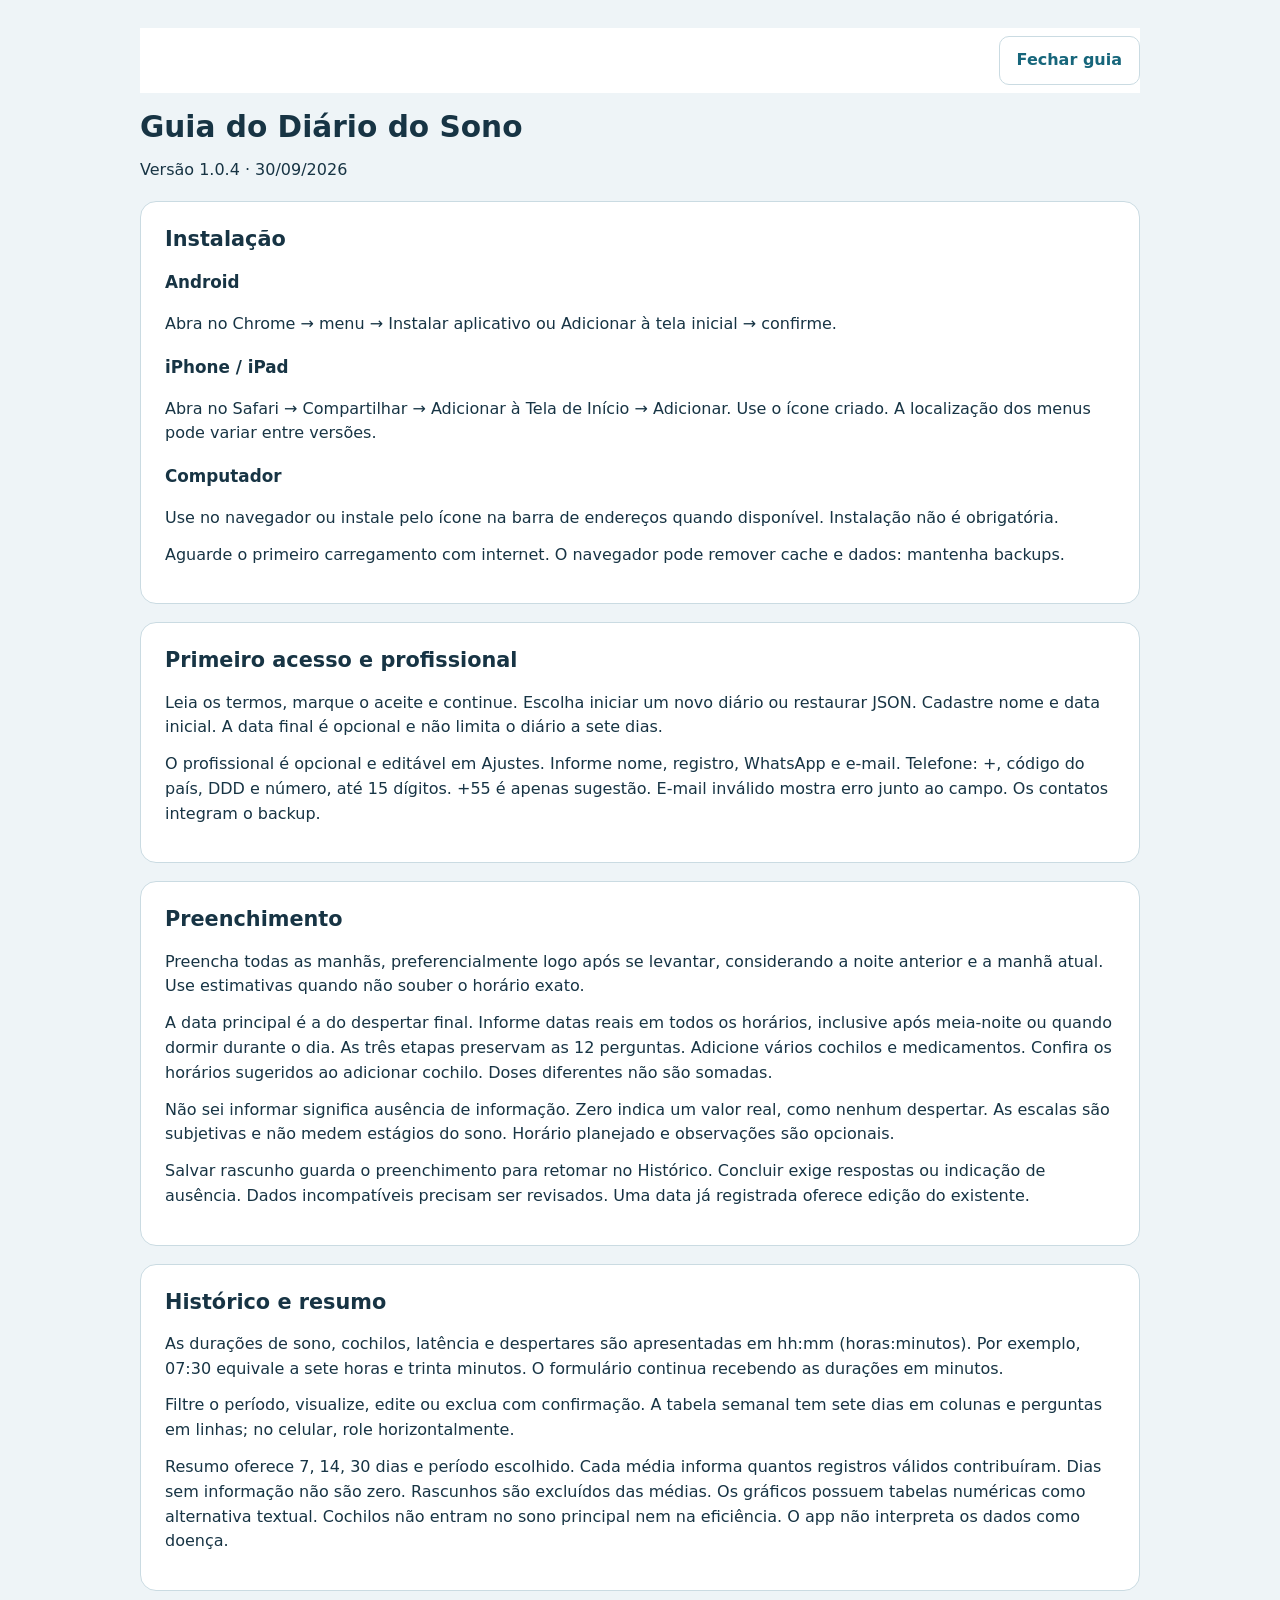
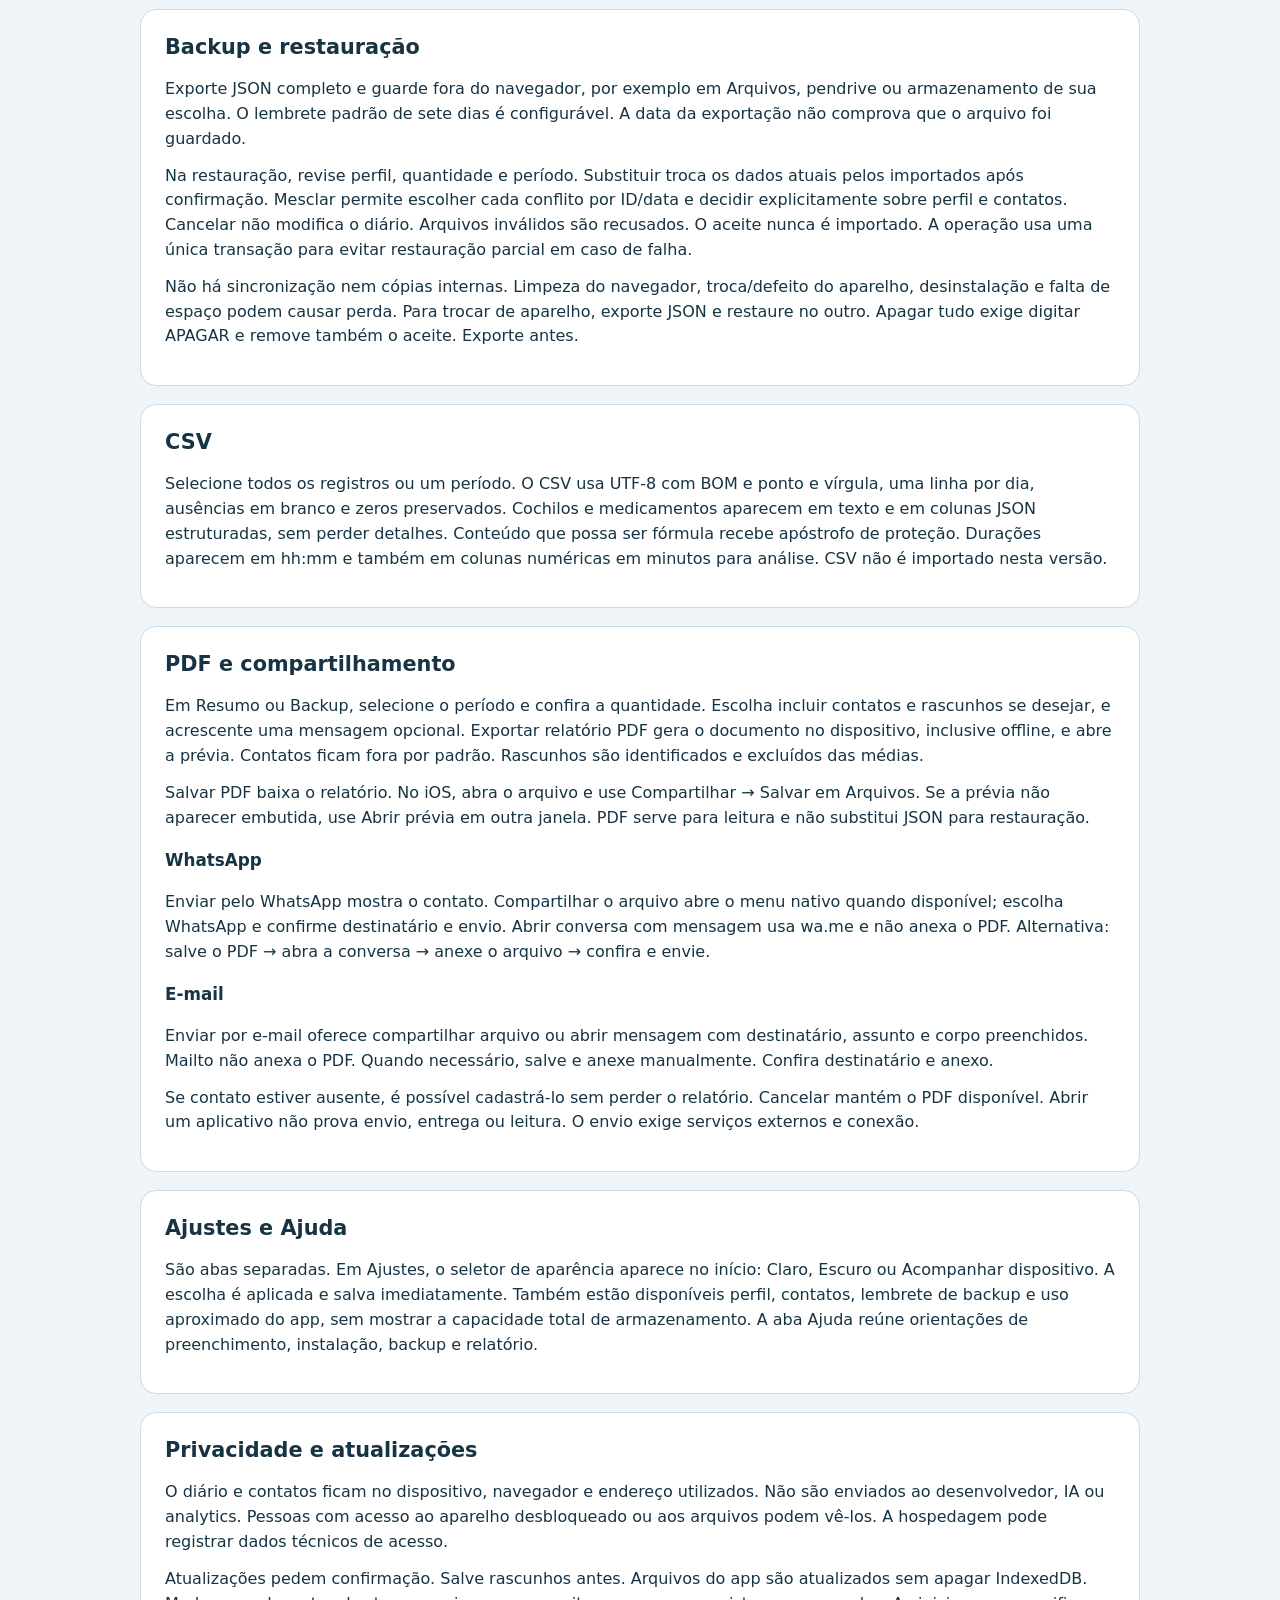
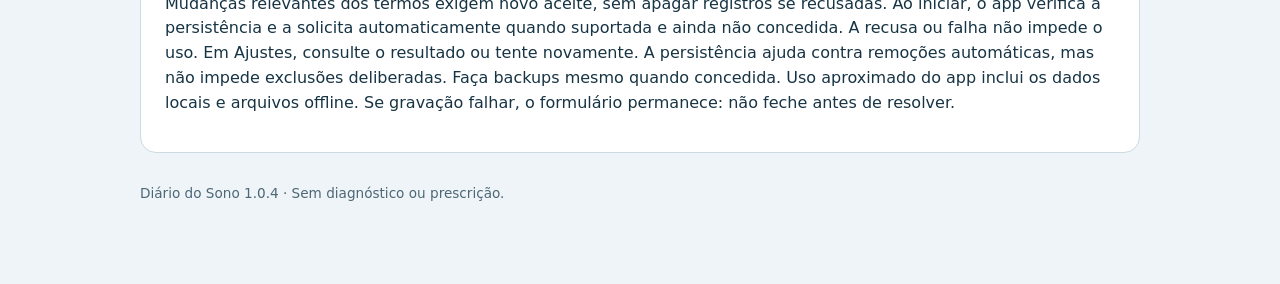
==== commit 4ee6cf96: "Add files via upload" ====
--- a/Guia_Diario_do_Sono.html
+++ b/Guia_Diario_do_Sono.html
@@ -1 +1 @@
-<!doctype html><html lang="pt-BR"><head><meta charset="utf-8"><meta name="viewport" content="width=device-width,initial-scale=1"><title>Guia — Diário do Sono</title><link rel="stylesheet" href="style.css"></head><body><main><div class="guide-controls"><button id="closeGuide" type="button">Fechar guia</button></div><h1>Guia do Diário do Sono</h1><p>Versão 1.0.3 · 30/09/2026</p><section class="card"><h2>Instalação</h2><h3>Android</h3><p>Abra no Chrome → menu → Instalar aplicativo ou Adicionar à tela inicial → confirme.</p><h3>iPhone / iPad</h3><p>Abra no Safari → Compartilhar → Adicionar à Tela de Início → Adicionar. Use o ícone criado. A localização dos menus pode variar entre versões.</p><h3>Computador</h3><p>Use no navegador ou instale pelo ícone na barra de endereços quando disponível. Instalação não é obrigatória.</p><p>Aguarde o primeiro carregamento com internet. O navegador pode remover cache e dados: mantenha backups.</p></section><section class="card"><h2>Primeiro acesso e profissional</h2><p>Leia os termos, marque o aceite e continue. Escolha iniciar um novo diário ou restaurar JSON. Cadastre nome e data inicial. A data final é opcional e não limita o diário a sete dias.</p><p>O profissional é opcional e editável em Ajustes. Informe nome, registro, WhatsApp e e-mail. Telefone: +, código do país, DDD e número, até 15 dígitos. +55 é apenas sugestão. E-mail inválido mostra erro junto ao campo. Os contatos integram o backup.</p></section><section class="card"><h2>Preenchimento</h2><p>Preencha todas as manhãs, preferencialmente logo após se levantar, considerando a noite anterior e a manhã atual. Use estimativas quando não souber o horário exato.</p><p>A data principal é a do despertar final. Informe datas reais em todos os horários, inclusive após meia-noite ou quando dormir durante o dia. As três etapas preservam as 12 perguntas. Adicione vários cochilos e medicamentos. Confira os horários sugeridos ao adicionar cochilo. Doses diferentes não são somadas.</p><p>Não sei informar significa ausência de informação. Zero indica um valor real, como nenhum despertar. As escalas são subjetivas e não medem estágios do sono. Horário planejado e observações são opcionais.</p><p>Salvar rascunho guarda o preenchimento para retomar no Histórico. Concluir exige respostas ou indicação de ausência. Dados incompatíveis precisam ser revisados. Uma data já registrada oferece edição do existente.</p></section><section class="card"><h2>Histórico e resumo</h2><p>As durações de sono, cochilos, latência e despertares são apresentadas em hh:mm (horas:minutos). Por exemplo, 07:30 equivale a sete horas e trinta minutos. O formulário continua recebendo as durações em minutos.</p><p>Filtre o período, visualize, edite ou exclua com confirmação. A tabela semanal tem sete dias em colunas e perguntas em linhas; no celular, role horizontalmente.</p><p>Resumo oferece 7, 14, 30 dias e período escolhido. Cada média informa quantos registros válidos contribuíram. Dias sem informação não são zero. Rascunhos são excluídos das médias. Os gráficos possuem tabelas numéricas como alternativa textual. Cochilos não entram no sono principal nem na eficiência. O app não interpreta os dados como doença.</p></section><section class="card"><h2>Backup e restauração</h2><p>Exporte JSON completo e guarde fora do navegador, por exemplo em Arquivos, pendrive ou armazenamento de sua escolha. O lembrete padrão de sete dias é configurável. A data da exportação não comprova que o arquivo foi guardado.</p><p>Na restauração, revise perfil, quantidade e período. Substituir troca os dados atuais pelos importados após confirmação. Mesclar permite escolher cada conflito por ID/data e decidir explicitamente sobre perfil e contatos. Cancelar não modifica o diário. Arquivos inválidos são recusados. O aceite nunca é importado. A operação usa uma única transação para evitar restauração parcial em caso de falha.</p><p>Não há sincronização nem cópias internas. Limpeza do navegador, troca/defeito do aparelho, desinstalação e falta de espaço podem causar perda. Para trocar de aparelho, exporte JSON e restaure no outro. Apagar tudo exige digitar APAGAR e remove também o aceite. Exporte antes.</p></section><section class="card"><h2>CSV</h2><p>Selecione todos os registros ou um período. O CSV usa UTF-8 com BOM e ponto e vírgula, uma linha por dia, ausências em branco e zeros preservados. Cochilos e medicamentos aparecem em texto e em colunas JSON estruturadas, sem perder detalhes. Conteúdo que possa ser fórmula recebe apóstrofo de proteção. Durações aparecem em hh:mm e também em colunas numéricas em minutos para análise. CSV não é importado nesta versão.</p></section><section class="card"><h2>PDF e compartilhamento</h2><p>Em Resumo ou Backup, selecione o período e confira a quantidade. Escolha incluir contatos e rascunhos se desejar, e acrescente uma mensagem opcional. Exportar relatório PDF gera o documento no dispositivo, inclusive offline, e abre a prévia. Contatos ficam fora por padrão. Rascunhos são identificados e excluídos das médias.</p><p>Salvar PDF baixa o relatório. No iOS, abra o arquivo e use Compartilhar → Salvar em Arquivos. Se a prévia não aparecer embutida, use Abrir prévia em outra janela. PDF serve para leitura e não substitui JSON para restauração.</p><h3>WhatsApp</h3><p>Enviar pelo WhatsApp mostra o contato. Compartilhar o arquivo abre o menu nativo quando disponível; escolha WhatsApp e confirme destinatário e envio. Abrir conversa com mensagem usa wa.me e não anexa o PDF. Alternativa: salve o PDF → abra a conversa → anexe o arquivo → confira e envie.</p><h3>E-mail</h3><p>Enviar por e-mail oferece compartilhar arquivo ou abrir mensagem com destinatário, assunto e corpo preenchidos. Mailto não anexa o PDF. Quando necessário, salve e anexe manualmente. Confira destinatário e anexo.</p><p>Se contato estiver ausente, é possível cadastrá-lo sem perder o relatório. Cancelar mantém o PDF disponível. Abrir um aplicativo não prova envio, entrega ou leitura. O envio exige serviços externos e conexão.</p></section><section class="card"><h2>Ajustes e Ajuda</h2><p>São abas separadas. Em Ajustes, o seletor de aparência aparece no início: Claro, Escuro ou Acompanhar dispositivo. A escolha é aplicada e salva imediatamente. Também estão disponíveis perfil, contatos, lembrete de backup e uso aproximado do app, sem mostrar a capacidade total de armazenamento. A aba Ajuda reúne orientações de preenchimento, instalação, backup e relatório.</p></section><section class="card"><h2>Privacidade e atualizações</h2><p>O diário e contatos ficam no dispositivo, navegador e endereço utilizados. Não são enviados ao desenvolvedor, IA ou analytics. Pessoas com acesso ao aparelho desbloqueado ou aos arquivos podem vê-los. A hospedagem pode registrar dados técnicos de acesso.</p><p>Atualizações pedem confirmação. Salve rascunhos antes. Arquivos do app são atualizados sem apagar IndexedDB. Mudanças relevantes dos termos exigem novo aceite, sem apagar registros se recusadas. Ao iniciar, o app verifica a persistência e a solicita automaticamente quando suportada e ainda não concedida. A recusa ou falha não impede o uso. Em Ajustes, consulte o resultado ou tente novamente. A persistência ajuda contra remoções automáticas, mas não impede exclusões deliberadas. Faça backups mesmo quando concedida. Uso aproximado do app inclui os dados locais e arquivos offline. Se gravação falhar, o formulário permanece: não feche antes de resolver.</p></section><footer>Diário do Sono 1.0.3 · Sem diagnóstico ou prescrição.</footer></main><script>document.getElementById('closeGuide').addEventListener('click',()=>{window.close();setTimeout(()=>{if(!window.closed)window.location.replace('./#help');},150);});</script></body></html>
+<!doctype html><html lang="pt-BR"><head><meta charset="utf-8"><meta name="viewport" content="width=device-width,initial-scale=1,viewport-fit=cover"><title>Guia — Diário do Sono</title><link rel="stylesheet" href="style.css"></head><body><main><div class="guide-controls"><button id="closeGuide" type="button">Fechar guia</button></div><h1>Guia do Diário do Sono</h1><p>Versão 1.0.4 · 30/09/2026</p><section class="card"><h2>Instalação</h2><h3>Android</h3><p>Abra no Chrome → menu → Instalar aplicativo ou Adicionar à tela inicial → confirme.</p><h3>iPhone / iPad</h3><p>Abra no Safari → Compartilhar → Adicionar à Tela de Início → Adicionar. Use o ícone criado. A localização dos menus pode variar entre versões.</p><h3>Computador</h3><p>Use no navegador ou instale pelo ícone na barra de endereços quando disponível. Instalação não é obrigatória.</p><p>Aguarde o primeiro carregamento com internet. O navegador pode remover cache e dados: mantenha backups.</p></section><section class="card"><h2>Primeiro acesso e profissional</h2><p>Leia os termos, marque o aceite e continue. Escolha iniciar um novo diário ou restaurar JSON. Cadastre nome e data inicial. A data final é opcional e não limita o diário a sete dias.</p><p>O profissional é opcional e editável em Ajustes. Informe nome, registro, WhatsApp e e-mail. Telefone: +, código do país, DDD e número, até 15 dígitos. +55 é apenas sugestão. E-mail inválido mostra erro junto ao campo. Os contatos integram o backup.</p></section><section class="card"><h2>Preenchimento</h2><p>Preencha todas as manhãs, preferencialmente logo após se levantar, considerando a noite anterior e a manhã atual. Use estimativas quando não souber o horário exato.</p><p>A data principal é a do despertar final. Informe datas reais em todos os horários, inclusive após meia-noite ou quando dormir durante o dia. As três etapas preservam as 12 perguntas. Adicione vários cochilos e medicamentos. Confira os horários sugeridos ao adicionar cochilo. Doses diferentes não são somadas.</p><p>Não sei informar significa ausência de informação. Zero indica um valor real, como nenhum despertar. As escalas são subjetivas e não medem estágios do sono. Horário planejado e observações são opcionais.</p><p>Salvar rascunho guarda o preenchimento para retomar no Histórico. Concluir exige respostas ou indicação de ausência. Dados incompatíveis precisam ser revisados. Uma data já registrada oferece edição do existente.</p></section><section class="card"><h2>Histórico e resumo</h2><p>As durações de sono, cochilos, latência e despertares são apresentadas em hh:mm (horas:minutos). Por exemplo, 07:30 equivale a sete horas e trinta minutos. O formulário continua recebendo as durações em minutos.</p><p>Filtre o período, visualize, edite ou exclua com confirmação. A tabela semanal tem sete dias em colunas e perguntas em linhas; no celular, role horizontalmente.</p><p>Resumo oferece 7, 14, 30 dias e período escolhido. Cada média informa quantos registros válidos contribuíram. Dias sem informação não são zero. Rascunhos são excluídos das médias. Os gráficos possuem tabelas numéricas como alternativa textual. Cochilos não entram no sono principal nem na eficiência. O app não interpreta os dados como doença.</p></section><section class="card"><h2>Backup e restauração</h2><p>Exporte JSON completo e guarde fora do navegador, por exemplo em Arquivos, pendrive ou armazenamento de sua escolha. O lembrete padrão de sete dias é configurável. A data da exportação não comprova que o arquivo foi guardado.</p><p>Na restauração, revise perfil, quantidade e período. Substituir troca os dados atuais pelos importados após confirmação. Mesclar permite escolher cada conflito por ID/data e decidir explicitamente sobre perfil e contatos. Cancelar não modifica o diário. Arquivos inválidos são recusados. O aceite nunca é importado. A operação usa uma única transação para evitar restauração parcial em caso de falha.</p><p>Não há sincronização nem cópias internas. Limpeza do navegador, troca/defeito do aparelho, desinstalação e falta de espaço podem causar perda. Para trocar de aparelho, exporte JSON e restaure no outro. Apagar tudo exige digitar APAGAR e remove também o aceite. Exporte antes.</p></section><section class="card"><h2>CSV</h2><p>Selecione todos os registros ou um período. O CSV usa UTF-8 com BOM e ponto e vírgula, uma linha por dia, ausências em branco e zeros preservados. Cochilos e medicamentos aparecem em texto e em colunas JSON estruturadas, sem perder detalhes. Conteúdo que possa ser fórmula recebe apóstrofo de proteção. Durações aparecem em hh:mm e também em colunas numéricas em minutos para análise. CSV não é importado nesta versão.</p></section><section class="card"><h2>PDF e compartilhamento</h2><p>Em Resumo ou Backup, selecione o período e confira a quantidade. Escolha incluir contatos e rascunhos se desejar, e acrescente uma mensagem opcional. Exportar relatório PDF gera o documento no dispositivo, inclusive offline, e abre a prévia. Contatos ficam fora por padrão. Rascunhos são identificados e excluídos das médias.</p><p>Salvar PDF baixa o relatório. No iOS, abra o arquivo e use Compartilhar → Salvar em Arquivos. Se a prévia não aparecer embutida, use Abrir prévia em outra janela. PDF serve para leitura e não substitui JSON para restauração.</p><h3>WhatsApp</h3><p>Enviar pelo WhatsApp mostra o contato. Compartilhar o arquivo abre o menu nativo quando disponível; escolha WhatsApp e confirme destinatário e envio. Abrir conversa com mensagem usa wa.me e não anexa o PDF. Alternativa: salve o PDF → abra a conversa → anexe o arquivo → confira e envie.</p><h3>E-mail</h3><p>Enviar por e-mail oferece compartilhar arquivo ou abrir mensagem com destinatário, assunto e corpo preenchidos. Mailto não anexa o PDF. Quando necessário, salve e anexe manualmente. Confira destinatário e anexo.</p><p>Se contato estiver ausente, é possível cadastrá-lo sem perder o relatório. Cancelar mantém o PDF disponível. Abrir um aplicativo não prova envio, entrega ou leitura. O envio exige serviços externos e conexão.</p></section><section class="card"><h2>Ajustes e Ajuda</h2><p>São abas separadas. Em Ajustes, o seletor de aparência aparece no início: Claro, Escuro ou Acompanhar dispositivo. A escolha é aplicada e salva imediatamente. Também estão disponíveis perfil, contatos, lembrete de backup e uso aproximado do app, sem mostrar a capacidade total de armazenamento. A aba Ajuda reúne orientações de preenchimento, instalação, backup e relatório.</p></section><section class="card"><h2>Privacidade e atualizações</h2><p>O diário e contatos ficam no dispositivo, navegador e endereço utilizados. Não são enviados ao desenvolvedor, IA ou analytics. Pessoas com acesso ao aparelho desbloqueado ou aos arquivos podem vê-los. A hospedagem pode registrar dados técnicos de acesso.</p><p>Atualizações pedem confirmação. Salve rascunhos antes. Arquivos do app são atualizados sem apagar IndexedDB. Mudanças relevantes dos termos exigem novo aceite, sem apagar registros se recusadas. Ao iniciar, o app verifica a persistência e a solicita automaticamente quando suportada e ainda não concedida. A recusa ou falha não impede o uso. Em Ajustes, consulte o resultado ou tente novamente. A persistência ajuda contra remoções automáticas, mas não impede exclusões deliberadas. Faça backups mesmo quando concedida. Uso aproximado do app inclui os dados locais e arquivos offline. Se gravação falhar, o formulário permanece: não feche antes de resolver.</p></section><footer>Diário do Sono 1.0.4 · Sem diagnóstico ou prescrição.</footer></main><script>document.getElementById('closeGuide').addEventListener('click',()=>{window.close();setTimeout(()=>{if(!window.closed)window.location.replace('./#help');},150);});</script></body></html>
--- a/style.css
+++ b/style.css
@@ -1,5 +1,7 @@
-:root{font:16px/1.55 system-ui,sans-serif;color:#173444;background:#eef4f7;--surface:#fff;--line:#cadbe2;--muted:#4d6776;--accent:#17667b;--soft:#e5f2f5;--danger:#a42633;color-scheme:light}*{box-sizing:border-box}body{margin:0;padding-bottom:env(safe-area-inset-bottom)}:root[data-theme="dark"]{color:#e5eff4;background:#102631;--surface:#193744;--line:#365561;--muted:#b3c9d2;--accent:#85d0df;--soft:#254550;--danger:#ffacb4;color-scheme:dark}header{display:flex;align-items:center;justify-content:space-between;padding:18px max(20px,calc((100vw - 1040px)/2));background:#163d50;color:white;border-bottom:1px solid #375b6d}header a{display:flex;align-items:center;gap:12px;text-decoration:none;color:inherit;font-size:1.2rem;font-weight:700}small{display:block;font-size:.85rem;font-weight:400;color:var(--muted)}header small{color:#bdd8e3}nav{display:flex;gap:5px;overflow:auto;padding:12px max(16px,calc((100vw - 1040px)/2));background:var(--surface);border-bottom:1px solid var(--line);position:sticky;top:0;z-index:2}nav a{white-space:nowrap;text-decoration:none;color:var(--muted);padding:10px 14px;border-radius:10px;font-size:.9rem}nav a.active{background:var(--soft);color:var(--accent);font-weight:700}main{max-width:1040px;margin:auto;padding:28px 20px 80px}h1{font-size:1.85rem;line-height:1.25;margin:0 0 12px}h2{font-size:1.3rem;line-height:1.3;margin:0 0 16px}h3{font-size:1.05rem}p{margin:12px 0}.muted{color:var(--muted)}.card,fieldset{background:var(--surface);border:1px solid var(--line);border-radius:16px;padding:24px;margin:18px 0;min-width:0}.grid{display:grid;grid-template-columns:repeat(auto-fit,minmax(230px,1fr));gap:16px}.grid .card{margin:0}.hero{background:#163d50;color:white;padding:28px;border-radius:20px}.hero .muted{color:#c5dbe4}.badge{display:inline-block;background:var(--soft);color:var(--accent);padding:4px 10px;border-radius:20px;font-size:.85rem}.buttons{display:flex;flex-wrap:wrap;gap:10px;margin:16px 0}button,.button{font:inherit;font-weight:600;border:1px solid var(--line);background:var(--surface);color:var(--accent);padding:11px 17px;border-radius:10px;cursor:pointer;min-height:46px;text-decoration:none;display:inline-block}button.primary,.button.primary{background:#17667b;color:#fff;border-color:#17667b}button.danger{color:var(--danger)}button:disabled{opacity:.45;cursor:not-allowed}input,select,textarea{font:inherit;width:100%;padding:11px;border:1px solid var(--line);border-radius:9px;background:var(--surface);color:inherit;min-height:46px;max-width:100%}textarea{min-height:95px}label{display:block;margin:12px 0 5px}label.check{display:flex;align-items:flex-start;gap:10px;font-size:.95rem}input[type=checkbox],input[type=radio]{width:22px;min-height:22px;flex:none;margin:2px 0}legend{font-weight:700;padding:0 8px}.error{color:var(--danger);font-size:.9rem}.notice{background:var(--soft);padding:15px;border-radius:10px;border-left:4px solid var(--accent)}.row{display:flex;align-items:end;gap:12px;flex-wrap:wrap}.row>div{flex:1;min-width:150px}.scale{display:grid;grid-template-columns:repeat(auto-fit,minmax(145px,1fr));gap:8px}.scale label{display:flex;align-items:center;gap:8px;border:1px solid var(--line);border-radius:10px;padding:10px;margin:0}.scale label:has(input:checked){background:var(--soft);border-color:var(--accent)}.metric{font-size:1.8rem;font-weight:700}.scroll{overflow:auto}table{border-collapse:collapse;width:100%;font-size:.9rem}th,td{padding:12px;text-align:left;border-bottom:1px solid var(--line);vertical-align:top}th{background:var(--soft)}.weekly{min-width:1400px}.weekly th:first-child{min-width:230px}.weekly td{min-width:150px}dialog{width:min(940px,95vw);max-height:90vh;overflow:auto;border:1px solid var(--line);border-radius:16px;padding:24px;background:var(--surface);color:inherit}dialog::backdrop{background:#081a29aa}#toast{position:fixed;bottom:24px;left:50%;transform:translateX(-50%);max-width:90%;background:#163d50;color:white;padding:12px 20px;border-radius:12px;display:none;z-index:20}iframe{width:100%;height:55vh;border:1px solid var(--line)}.chart{width:100%;height:auto;background:var(--surface)}:focus-visible{outline:3px solid #efaa4f;outline-offset:3px}.stepbar{display:flex;gap:8px;margin-bottom:20px}.stepbar span{flex:1;border-top:4px solid var(--line);padding-top:8px;font-size:.9rem}.stepbar span.active{border-color:var(--accent);font-weight:700}.remove{font-size:.85rem}footer{color:var(--muted);margin-top:30px;font-size:.85rem}@media(max-width:600px){header{padding:12px 16px}header small{display:none}header a{font-size:1.05rem}main{padding:20px 14px 65px}.card,fieldset{padding:17px}nav{padding:8px}nav a{padding:9px 11px}.hero{padding:22px}h1{font-size:1.6rem}.scale{grid-template-columns:1fr}.row>div{min-width:100%}.stepbar span{font-size:.8rem}button{max-width:100%}}@media(prefers-reduced-motion:no-preference){button{transition:background .15s}}
+:root{font:16px/1.55 system-ui,sans-serif;color:#173444;background:#eef4f7;--surface:#fff;--line:#cadbe2;--muted:#4d6776;--accent:#17667b;--soft:#e5f2f5;--danger:#a42633;color-scheme:light}*{box-sizing:border-box}body{margin:0;padding-bottom:env(safe-area-inset-bottom)}:root[data-theme="dark"]{color:#e5eff4;background:#102631;--surface:#193744;--line:#365561;--muted:#b3c9d2;--accent:#85d0df;--soft:#254550;--danger:#ffacb4;color-scheme:dark}header{display:flex;align-items:center;justify-content:space-between;padding:18px max(20px,calc((100vw - 1040px)/2));background:#163d50;color:white;border-bottom:1px solid #375b6d}header a{display:flex;align-items:center;gap:12px;text-decoration:none;color:inherit;font-size:1.2rem;font-weight:700}small{display:block;font-size:.85rem;font-weight:400;color:var(--muted)}header small{color:#bdd8e3}nav{display:flex;gap:5px;overflow:auto;padding:12px max(16px,calc((100vw - 1040px)/2));background:var(--surface);border-bottom:1px solid var(--line);position:sticky;top:0;z-index:2}nav a{white-space:nowrap;text-decoration:none;color:var(--muted);padding:10px 14px;border-radius:10px;font-size:.9rem}nav a.active{background:var(--soft);color:var(--accent);font-weight:700}main{max-width:1040px;margin:auto;padding:28px 20px 80px}h1{font-size:1.85rem;line-height:1.25;margin:0 0 12px}h2{font-size:1.3rem;line-height:1.3;margin:0 0 16px}h3{font-size:1.05rem}p{margin:12px 0}.muted{color:var(--muted)}.card,fieldset{background:var(--surface);border:1px solid var(--line);border-radius:16px;padding:24px;margin:18px 0;min-width:0}.grid{display:grid;grid-template-columns:repeat(auto-fit,minmax(230px,1fr));gap:16px}.grid .card{margin:0}.hero{background:#163d50;color:white;padding:28px;border-radius:20px}.hero .muted{color:#c5dbe4}.badge{display:inline-block;background:var(--soft);color:var(--accent);padding:4px 10px;border-radius:20px;font-size:.85rem}.buttons{display:flex;flex-wrap:wrap;gap:10px;margin:16px 0}button,.button{font:inherit;font-weight:600;border:1px solid var(--line);background:var(--surface);color:var(--accent);padding:11px 17px;border-radius:10px;cursor:pointer;min-height:46px;text-decoration:none;display:inline-block}button.primary,.button.primary{background:#17667b;color:#fff;border-color:#17667b}button.danger{color:var(--danger)}button:disabled{opacity:.45;cursor:not-allowed}input,select,textarea{font:inherit;width:100%;padding:11px;border:1px solid var(--line);border-radius:9px;background:var(--surface);color:inherit;min-height:46px;max-width:100%}textarea{min-height:95px}label{display:block;margin:12px 0 5px}label.check{display:flex;align-items:flex-start;gap:10px;font-size:.95rem}input[type=checkbox],input[type=radio]{width:22px;min-height:22px;flex:none;margin:2px 0}legend{font-weight:700;padding:0 8px}.error{color:var(--danger);font-size:.9rem}.notice{background:var(--soft);padding:15px;border-radius:10px;border-left:4px solid var(--accent)}.row{display:flex;align-items:end;gap:12px;flex-wrap:wrap}.row>div{flex:1;min-width:150px}.scale{display:grid;grid-template-columns:repeat(auto-fit,minmax(145px,1fr));gap:8px}.scale label{display:flex;align-items:center;gap:8px;border:1px solid var(--line);border-radius:10px;padding:10px;margin:0}.scale label:has(input:checked){background:var(--soft);border-color:var(--accent)}.metric{font-size:1.8rem;font-weight:700}.scroll{overflow:auto}table{border-collapse:collapse;width:100%;font-size:.9rem}th,td{padding:12px;text-align:left;border-bottom:1px solid var(--line);vertical-align:top}th{background:var(--soft)}.weekly{min-width:1400px}.weekly th:first-child{min-width:230px}.weekly td{min-width:150px}dialog{width:min(940px,calc(100vw - 24px));max-height:90vh;max-height:calc(100dvh - 24px - env(safe-area-inset-top) - env(safe-area-inset-bottom));margin:auto;overflow:hidden;border:1px solid var(--line);border-radius:16px;padding:0;background:var(--surface);color:inherit}dialog[open]{display:flex;flex-direction:column}#dialogContent{flex:1 1 auto;min-height:0;min-width:0;overflow:auto;-webkit-overflow-scrolling:touch;padding:24px;overflow-wrap:anywhere;overscroll-behavior:contain}.dialog-actions{flex:0 0 auto;padding:12px 24px;padding-bottom:max(12px,env(safe-area-inset-bottom));border-top:1px solid var(--line);background:var(--surface)}#closeDialog{display:block;width:100%;margin:0}.buttons>button,.buttons>.button{min-width:0;white-space:normal;overflow-wrap:anywhere}.buttons{align-items:stretch}.buttons>button,.buttons>.button{height:auto;line-height:1.4}dialog::backdrop{background:#081a29aa}#toast{position:fixed;bottom:24px;left:50%;transform:translateX(-50%);max-width:90%;background:#163d50;color:white;padding:12px 20px;border-radius:12px;display:none;z-index:20}iframe{width:100%;height:55vh;border:1px solid var(--line)}.chart{width:100%;height:auto;background:var(--surface)}:focus-visible{outline:3px solid #efaa4f;outline-offset:3px}.stepbar{display:flex;gap:8px;margin-bottom:20px}.stepbar span{flex:1;border-top:4px solid var(--line);padding-top:8px;font-size:.9rem}.stepbar span.active{border-color:var(--accent);font-weight:700}.remove{font-size:.85rem}footer{color:var(--muted);margin-top:30px;font-size:.85rem}@media(max-width:600px){header{padding:12px 16px}header small{display:none}header a{font-size:1.05rem}main{padding:20px 14px 65px}.card,fieldset{padding:17px}nav{padding:8px}nav a{padding:9px 11px}.hero{padding:22px}h1{font-size:1.6rem}.scale{grid-template-columns:1fr}.row>div{min-width:100%}.stepbar span{font-size:.8rem}button{max-width:100%}}@media(prefers-reduced-motion:no-preference){button{transition:background .15s}}
 
 .appearance{margin:12px 0;border-radius:12px;padding:16px}.appearance .scale{grid-template-columns:repeat(auto-fit,minmax(150px,1fr))}body{color:inherit;background:inherit}
 
 .guide-controls{position:sticky;top:0;z-index:3;display:flex;justify-content:flex-end;background:var(--surface);padding:8px 0;margin-bottom:16px}.evaluation-label{margin:16px 0 6px}.evaluation-label+h3{margin-top:0}
+
+@media(max-width:600px){#dialogContent{padding:18px 16px}.dialog-actions{padding-left:16px;padding-right:16px}.buttons{flex-direction:column;gap:12px}.buttons>button,.buttons>.button{width:100%;flex:none}.guide-controls{top:env(safe-area-inset-top)}}
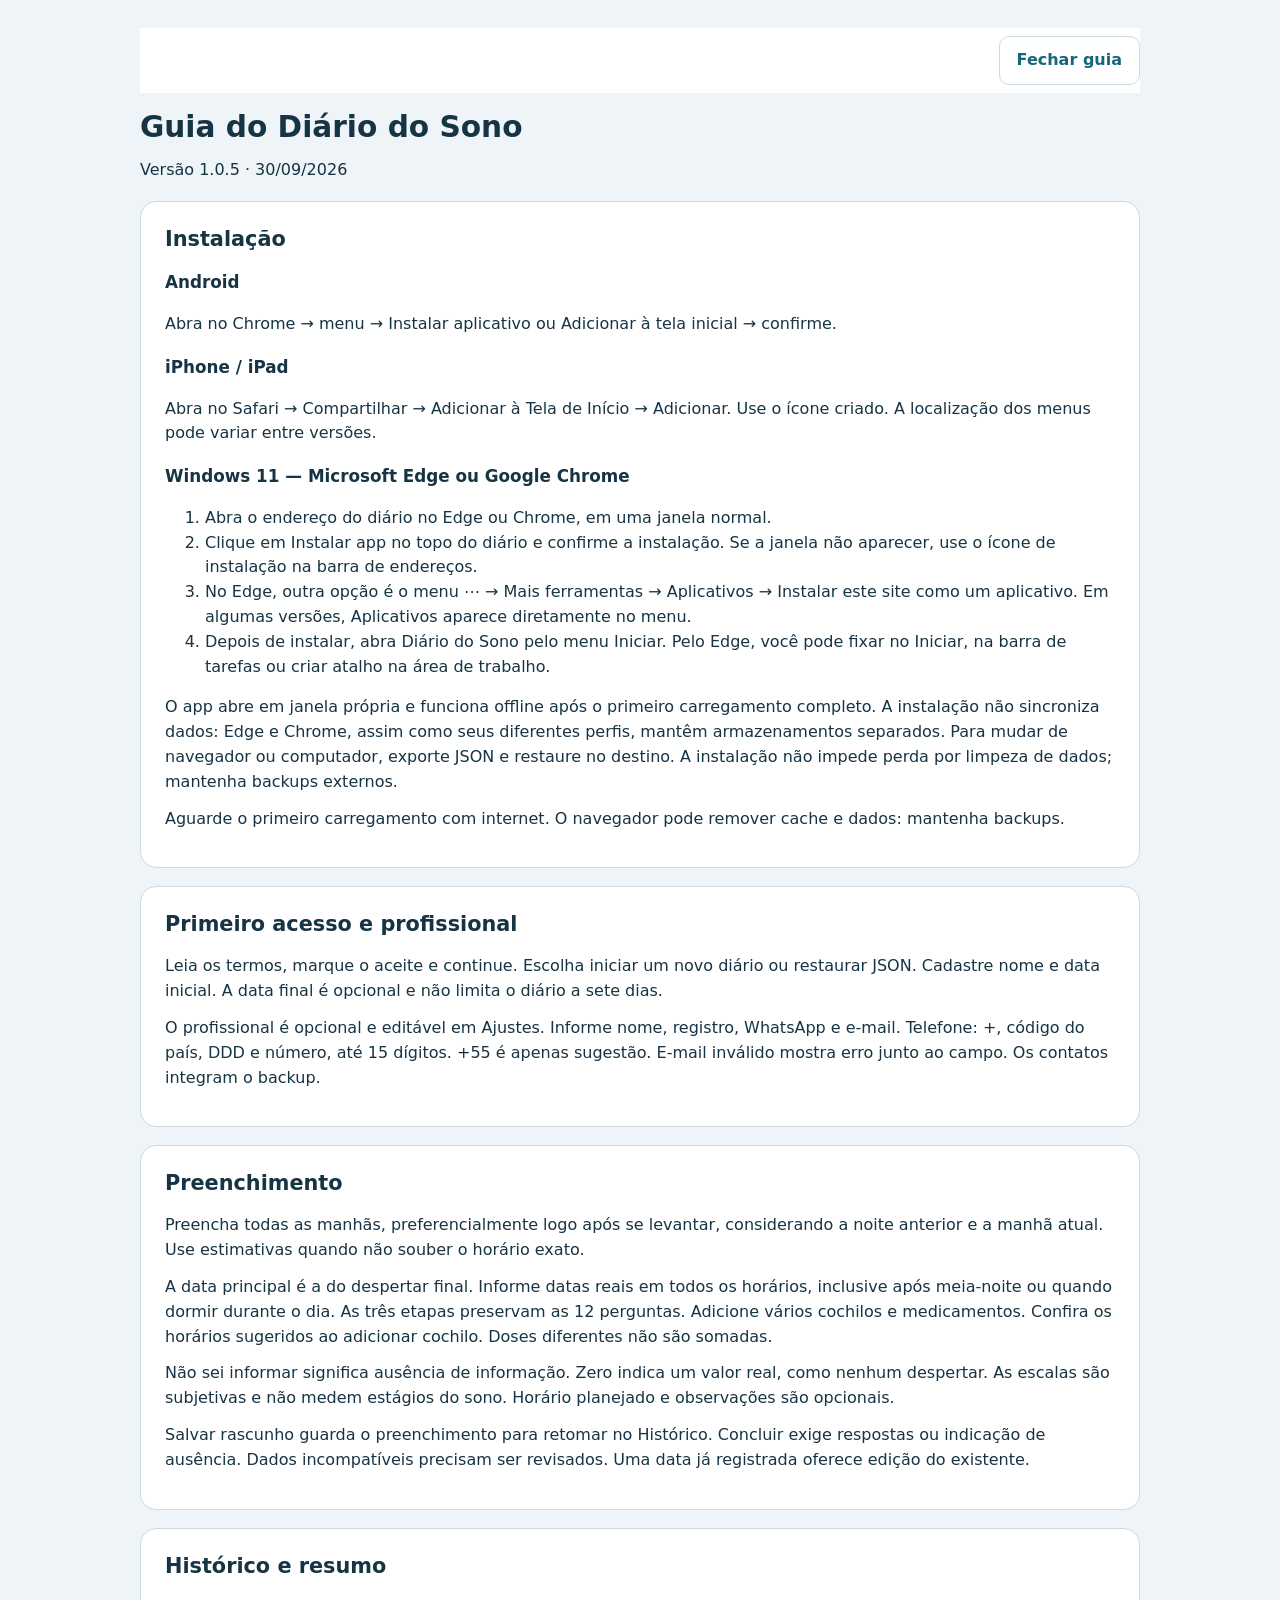
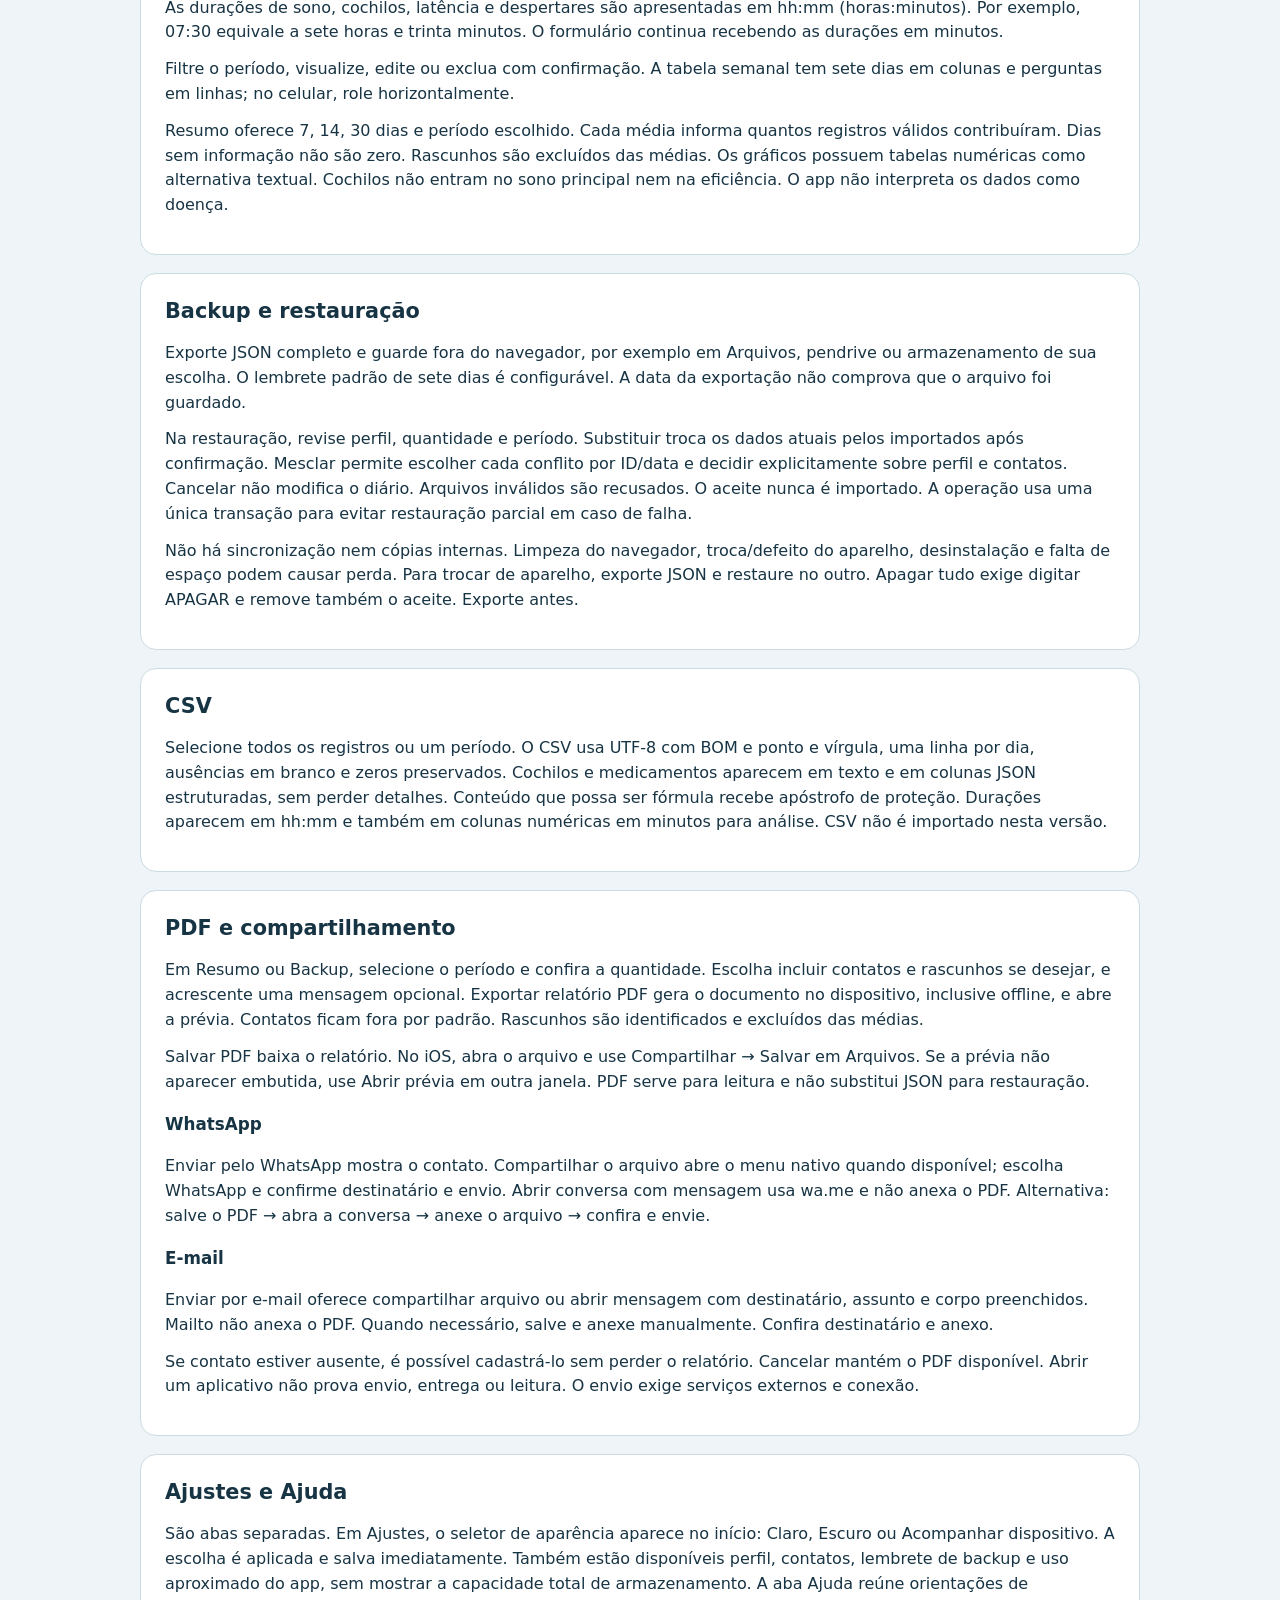
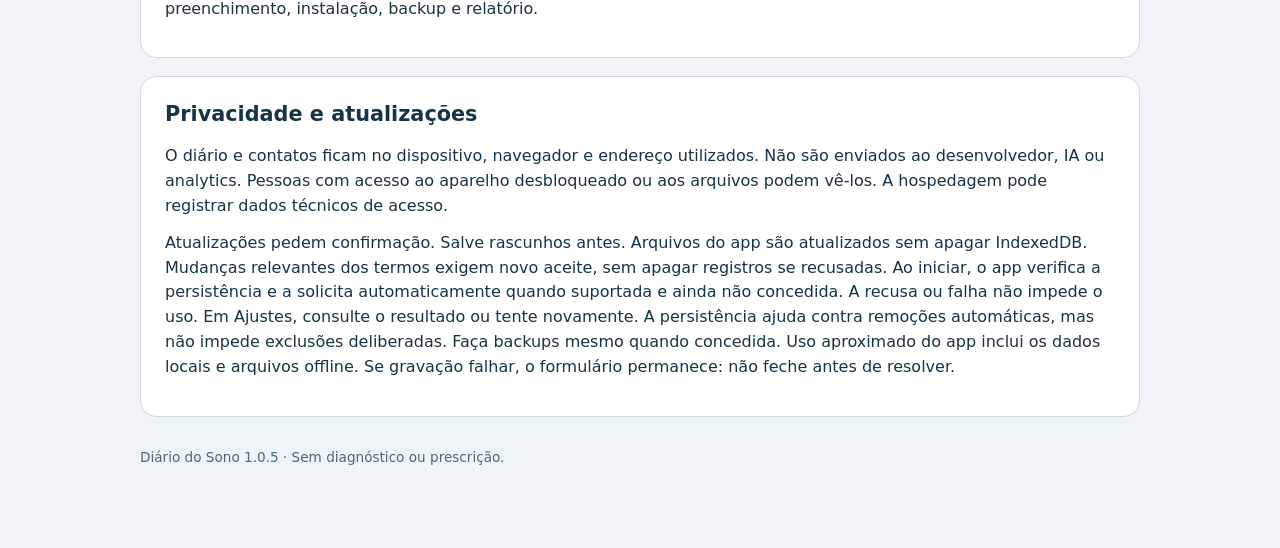
==== commit 548628c9: "Add files via upload" ====
--- a/Guia_Diario_do_Sono.html
+++ b/Guia_Diario_do_Sono.html
@@ -1 +1 @@
-<!doctype html><html lang="pt-BR"><head><meta charset="utf-8"><meta name="viewport" content="width=device-width,initial-scale=1,viewport-fit=cover"><title>Guia — Diário do Sono</title><link rel="stylesheet" href="style.css"></head><body><main><div class="guide-controls"><button id="closeGuide" type="button">Fechar guia</button></div><h1>Guia do Diário do Sono</h1><p>Versão 1.0.4 · 30/09/2026</p><section class="card"><h2>Instalação</h2><h3>Android</h3><p>Abra no Chrome → menu → Instalar aplicativo ou Adicionar à tela inicial → confirme.</p><h3>iPhone / iPad</h3><p>Abra no Safari → Compartilhar → Adicionar à Tela de Início → Adicionar. Use o ícone criado. A localização dos menus pode variar entre versões.</p><h3>Computador</h3><p>Use no navegador ou instale pelo ícone na barra de endereços quando disponível. Instalação não é obrigatória.</p><p>Aguarde o primeiro carregamento com internet. O navegador pode remover cache e dados: mantenha backups.</p></section><section class="card"><h2>Primeiro acesso e profissional</h2><p>Leia os termos, marque o aceite e continue. Escolha iniciar um novo diário ou restaurar JSON. Cadastre nome e data inicial. A data final é opcional e não limita o diário a sete dias.</p><p>O profissional é opcional e editável em Ajustes. Informe nome, registro, WhatsApp e e-mail. Telefone: +, código do país, DDD e número, até 15 dígitos. +55 é apenas sugestão. E-mail inválido mostra erro junto ao campo. Os contatos integram o backup.</p></section><section class="card"><h2>Preenchimento</h2><p>Preencha todas as manhãs, preferencialmente logo após se levantar, considerando a noite anterior e a manhã atual. Use estimativas quando não souber o horário exato.</p><p>A data principal é a do despertar final. Informe datas reais em todos os horários, inclusive após meia-noite ou quando dormir durante o dia. As três etapas preservam as 12 perguntas. Adicione vários cochilos e medicamentos. Confira os horários sugeridos ao adicionar cochilo. Doses diferentes não são somadas.</p><p>Não sei informar significa ausência de informação. Zero indica um valor real, como nenhum despertar. As escalas são subjetivas e não medem estágios do sono. Horário planejado e observações são opcionais.</p><p>Salvar rascunho guarda o preenchimento para retomar no Histórico. Concluir exige respostas ou indicação de ausência. Dados incompatíveis precisam ser revisados. Uma data já registrada oferece edição do existente.</p></section><section class="card"><h2>Histórico e resumo</h2><p>As durações de sono, cochilos, latência e despertares são apresentadas em hh:mm (horas:minutos). Por exemplo, 07:30 equivale a sete horas e trinta minutos. O formulário continua recebendo as durações em minutos.</p><p>Filtre o período, visualize, edite ou exclua com confirmação. A tabela semanal tem sete dias em colunas e perguntas em linhas; no celular, role horizontalmente.</p><p>Resumo oferece 7, 14, 30 dias e período escolhido. Cada média informa quantos registros válidos contribuíram. Dias sem informação não são zero. Rascunhos são excluídos das médias. Os gráficos possuem tabelas numéricas como alternativa textual. Cochilos não entram no sono principal nem na eficiência. O app não interpreta os dados como doença.</p></section><section class="card"><h2>Backup e restauração</h2><p>Exporte JSON completo e guarde fora do navegador, por exemplo em Arquivos, pendrive ou armazenamento de sua escolha. O lembrete padrão de sete dias é configurável. A data da exportação não comprova que o arquivo foi guardado.</p><p>Na restauração, revise perfil, quantidade e período. Substituir troca os dados atuais pelos importados após confirmação. Mesclar permite escolher cada conflito por ID/data e decidir explicitamente sobre perfil e contatos. Cancelar não modifica o diário. Arquivos inválidos são recusados. O aceite nunca é importado. A operação usa uma única transação para evitar restauração parcial em caso de falha.</p><p>Não há sincronização nem cópias internas. Limpeza do navegador, troca/defeito do aparelho, desinstalação e falta de espaço podem causar perda. Para trocar de aparelho, exporte JSON e restaure no outro. Apagar tudo exige digitar APAGAR e remove também o aceite. Exporte antes.</p></section><section class="card"><h2>CSV</h2><p>Selecione todos os registros ou um período. O CSV usa UTF-8 com BOM e ponto e vírgula, uma linha por dia, ausências em branco e zeros preservados. Cochilos e medicamentos aparecem em texto e em colunas JSON estruturadas, sem perder detalhes. Conteúdo que possa ser fórmula recebe apóstrofo de proteção. Durações aparecem em hh:mm e também em colunas numéricas em minutos para análise. CSV não é importado nesta versão.</p></section><section class="card"><h2>PDF e compartilhamento</h2><p>Em Resumo ou Backup, selecione o período e confira a quantidade. Escolha incluir contatos e rascunhos se desejar, e acrescente uma mensagem opcional. Exportar relatório PDF gera o documento no dispositivo, inclusive offline, e abre a prévia. Contatos ficam fora por padrão. Rascunhos são identificados e excluídos das médias.</p><p>Salvar PDF baixa o relatório. No iOS, abra o arquivo e use Compartilhar → Salvar em Arquivos. Se a prévia não aparecer embutida, use Abrir prévia em outra janela. PDF serve para leitura e não substitui JSON para restauração.</p><h3>WhatsApp</h3><p>Enviar pelo WhatsApp mostra o contato. Compartilhar o arquivo abre o menu nativo quando disponível; escolha WhatsApp e confirme destinatário e envio. Abrir conversa com mensagem usa wa.me e não anexa o PDF. Alternativa: salve o PDF → abra a conversa → anexe o arquivo → confira e envie.</p><h3>E-mail</h3><p>Enviar por e-mail oferece compartilhar arquivo ou abrir mensagem com destinatário, assunto e corpo preenchidos. Mailto não anexa o PDF. Quando necessário, salve e anexe manualmente. Confira destinatário e anexo.</p><p>Se contato estiver ausente, é possível cadastrá-lo sem perder o relatório. Cancelar mantém o PDF disponível. Abrir um aplicativo não prova envio, entrega ou leitura. O envio exige serviços externos e conexão.</p></section><section class="card"><h2>Ajustes e Ajuda</h2><p>São abas separadas. Em Ajustes, o seletor de aparência aparece no início: Claro, Escuro ou Acompanhar dispositivo. A escolha é aplicada e salva imediatamente. Também estão disponíveis perfil, contatos, lembrete de backup e uso aproximado do app, sem mostrar a capacidade total de armazenamento. A aba Ajuda reúne orientações de preenchimento, instalação, backup e relatório.</p></section><section class="card"><h2>Privacidade e atualizações</h2><p>O diário e contatos ficam no dispositivo, navegador e endereço utilizados. Não são enviados ao desenvolvedor, IA ou analytics. Pessoas com acesso ao aparelho desbloqueado ou aos arquivos podem vê-los. A hospedagem pode registrar dados técnicos de acesso.</p><p>Atualizações pedem confirmação. Salve rascunhos antes. Arquivos do app são atualizados sem apagar IndexedDB. Mudanças relevantes dos termos exigem novo aceite, sem apagar registros se recusadas. Ao iniciar, o app verifica a persistência e a solicita automaticamente quando suportada e ainda não concedida. A recusa ou falha não impede o uso. Em Ajustes, consulte o resultado ou tente novamente. A persistência ajuda contra remoções automáticas, mas não impede exclusões deliberadas. Faça backups mesmo quando concedida. Uso aproximado do app inclui os dados locais e arquivos offline. Se gravação falhar, o formulário permanece: não feche antes de resolver.</p></section><footer>Diário do Sono 1.0.4 · Sem diagnóstico ou prescrição.</footer></main><script>document.getElementById('closeGuide').addEventListener('click',()=>{window.close();setTimeout(()=>{if(!window.closed)window.location.replace('./#help');},150);});</script></body></html>
+<!doctype html><html lang="pt-BR"><head><meta charset="utf-8"><meta name="viewport" content="width=device-width,initial-scale=1,viewport-fit=cover"><title>Guia — Diário do Sono</title><link rel="stylesheet" href="style.css"></head><body><main><div class="guide-controls"><button id="closeGuide" type="button">Fechar guia</button></div><h1>Guia do Diário do Sono</h1><p>Versão 1.0.5 · 30/09/2026</p><section class="card"><h2>Instalação</h2><h3>Android</h3><p>Abra no Chrome → menu → Instalar aplicativo ou Adicionar à tela inicial → confirme.</p><h3>iPhone / iPad</h3><p>Abra no Safari → Compartilhar → Adicionar à Tela de Início → Adicionar. Use o ícone criado. A localização dos menus pode variar entre versões.</p><h3>Windows 11 — Microsoft Edge ou Google Chrome</h3><ol><li>Abra o endereço do diário no Edge ou Chrome, em uma janela normal.</li><li>Clique em Instalar app no topo do diário e confirme a instalação. Se a janela não aparecer, use o ícone de instalação na barra de endereços.</li><li>No Edge, outra opção é o menu ⋯ → Mais ferramentas → Aplicativos → Instalar este site como um aplicativo. Em algumas versões, Aplicativos aparece diretamente no menu.</li><li>Depois de instalar, abra Diário do Sono pelo menu Iniciar. Pelo Edge, você pode fixar no Iniciar, na barra de tarefas ou criar atalho na área de trabalho.</li></ol><p>O app abre em janela própria e funciona offline após o primeiro carregamento completo. A instalação não sincroniza dados: Edge e Chrome, assim como seus diferentes perfis, mantêm armazenamentos separados. Para mudar de navegador ou computador, exporte JSON e restaure no destino. A instalação não impede perda por limpeza de dados; mantenha backups externos.</p><p>Aguarde o primeiro carregamento com internet. O navegador pode remover cache e dados: mantenha backups.</p></section><section class="card"><h2>Primeiro acesso e profissional</h2><p>Leia os termos, marque o aceite e continue. Escolha iniciar um novo diário ou restaurar JSON. Cadastre nome e data inicial. A data final é opcional e não limita o diário a sete dias.</p><p>O profissional é opcional e editável em Ajustes. Informe nome, registro, WhatsApp e e-mail. Telefone: +, código do país, DDD e número, até 15 dígitos. +55 é apenas sugestão. E-mail inválido mostra erro junto ao campo. Os contatos integram o backup.</p></section><section class="card"><h2>Preenchimento</h2><p>Preencha todas as manhãs, preferencialmente logo após se levantar, considerando a noite anterior e a manhã atual. Use estimativas quando não souber o horário exato.</p><p>A data principal é a do despertar final. Informe datas reais em todos os horários, inclusive após meia-noite ou quando dormir durante o dia. As três etapas preservam as 12 perguntas. Adicione vários cochilos e medicamentos. Confira os horários sugeridos ao adicionar cochilo. Doses diferentes não são somadas.</p><p>Não sei informar significa ausência de informação. Zero indica um valor real, como nenhum despertar. As escalas são subjetivas e não medem estágios do sono. Horário planejado e observações são opcionais.</p><p>Salvar rascunho guarda o preenchimento para retomar no Histórico. Concluir exige respostas ou indicação de ausência. Dados incompatíveis precisam ser revisados. Uma data já registrada oferece edição do existente.</p></section><section class="card"><h2>Histórico e resumo</h2><p>As durações de sono, cochilos, latência e despertares são apresentadas em hh:mm (horas:minutos). Por exemplo, 07:30 equivale a sete horas e trinta minutos. O formulário continua recebendo as durações em minutos.</p><p>Filtre o período, visualize, edite ou exclua com confirmação. A tabela semanal tem sete dias em colunas e perguntas em linhas; no celular, role horizontalmente.</p><p>Resumo oferece 7, 14, 30 dias e período escolhido. Cada média informa quantos registros válidos contribuíram. Dias sem informação não são zero. Rascunhos são excluídos das médias. Os gráficos possuem tabelas numéricas como alternativa textual. Cochilos não entram no sono principal nem na eficiência. O app não interpreta os dados como doença.</p></section><section class="card"><h2>Backup e restauração</h2><p>Exporte JSON completo e guarde fora do navegador, por exemplo em Arquivos, pendrive ou armazenamento de sua escolha. O lembrete padrão de sete dias é configurável. A data da exportação não comprova que o arquivo foi guardado.</p><p>Na restauração, revise perfil, quantidade e período. Substituir troca os dados atuais pelos importados após confirmação. Mesclar permite escolher cada conflito por ID/data e decidir explicitamente sobre perfil e contatos. Cancelar não modifica o diário. Arquivos inválidos são recusados. O aceite nunca é importado. A operação usa uma única transação para evitar restauração parcial em caso de falha.</p><p>Não há sincronização nem cópias internas. Limpeza do navegador, troca/defeito do aparelho, desinstalação e falta de espaço podem causar perda. Para trocar de aparelho, exporte JSON e restaure no outro. Apagar tudo exige digitar APAGAR e remove também o aceite. Exporte antes.</p></section><section class="card"><h2>CSV</h2><p>Selecione todos os registros ou um período. O CSV usa UTF-8 com BOM e ponto e vírgula, uma linha por dia, ausências em branco e zeros preservados. Cochilos e medicamentos aparecem em texto e em colunas JSON estruturadas, sem perder detalhes. Conteúdo que possa ser fórmula recebe apóstrofo de proteção. Durações aparecem em hh:mm e também em colunas numéricas em minutos para análise. CSV não é importado nesta versão.</p></section><section class="card"><h2>PDF e compartilhamento</h2><p>Em Resumo ou Backup, selecione o período e confira a quantidade. Escolha incluir contatos e rascunhos se desejar, e acrescente uma mensagem opcional. Exportar relatório PDF gera o documento no dispositivo, inclusive offline, e abre a prévia. Contatos ficam fora por padrão. Rascunhos são identificados e excluídos das médias.</p><p>Salvar PDF baixa o relatório. No iOS, abra o arquivo e use Compartilhar → Salvar em Arquivos. Se a prévia não aparecer embutida, use Abrir prévia em outra janela. PDF serve para leitura e não substitui JSON para restauração.</p><h3>WhatsApp</h3><p>Enviar pelo WhatsApp mostra o contato. Compartilhar o arquivo abre o menu nativo quando disponível; escolha WhatsApp e confirme destinatário e envio. Abrir conversa com mensagem usa wa.me e não anexa o PDF. Alternativa: salve o PDF → abra a conversa → anexe o arquivo → confira e envie.</p><h3>E-mail</h3><p>Enviar por e-mail oferece compartilhar arquivo ou abrir mensagem com destinatário, assunto e corpo preenchidos. Mailto não anexa o PDF. Quando necessário, salve e anexe manualmente. Confira destinatário e anexo.</p><p>Se contato estiver ausente, é possível cadastrá-lo sem perder o relatório. Cancelar mantém o PDF disponível. Abrir um aplicativo não prova envio, entrega ou leitura. O envio exige serviços externos e conexão.</p></section><section class="card"><h2>Ajustes e Ajuda</h2><p>São abas separadas. Em Ajustes, o seletor de aparência aparece no início: Claro, Escuro ou Acompanhar dispositivo. A escolha é aplicada e salva imediatamente. Também estão disponíveis perfil, contatos, lembrete de backup e uso aproximado do app, sem mostrar a capacidade total de armazenamento. A aba Ajuda reúne orientações de preenchimento, instalação, backup e relatório.</p></section><section class="card"><h2>Privacidade e atualizações</h2><p>O diário e contatos ficam no dispositivo, navegador e endereço utilizados. Não são enviados ao desenvolvedor, IA ou analytics. Pessoas com acesso ao aparelho desbloqueado ou aos arquivos podem vê-los. A hospedagem pode registrar dados técnicos de acesso.</p><p>Atualizações pedem confirmação. Salve rascunhos antes. Arquivos do app são atualizados sem apagar IndexedDB. Mudanças relevantes dos termos exigem novo aceite, sem apagar registros se recusadas. Ao iniciar, o app verifica a persistência e a solicita automaticamente quando suportada e ainda não concedida. A recusa ou falha não impede o uso. Em Ajustes, consulte o resultado ou tente novamente. A persistência ajuda contra remoções automáticas, mas não impede exclusões deliberadas. Faça backups mesmo quando concedida. Uso aproximado do app inclui os dados locais e arquivos offline. Se gravação falhar, o formulário permanece: não feche antes de resolver.</p></section><footer>Diário do Sono 1.0.5 · Sem diagnóstico ou prescrição.</footer></main><script>document.getElementById('closeGuide').addEventListener('click',()=>{window.close();setTimeout(()=>{if(!window.closed)window.location.replace('./#help');},150);});</script></body></html>
--- a/style.css
+++ b/style.css
@@ -5,3 +5,5 @@
 .guide-controls{position:sticky;top:0;z-index:3;display:flex;justify-content:flex-end;background:var(--surface);padding:8px 0;margin-bottom:16px}.evaluation-label{margin:16px 0 6px}.evaluation-label+h3{margin-top:0}
 
 @media(max-width:600px){#dialogContent{padding:18px 16px}.dialog-actions{padding-left:16px;padding-right:16px}.buttons{flex-direction:column;gap:12px}.buttons>button,.buttons>.button{width:100%;flex:none}.guide-controls{top:env(safe-area-inset-top)}}
+
+header{gap:12px;flex-wrap:wrap}.header-actions{display:flex;gap:8px;flex-wrap:wrap;align-items:center}.header-actions button[hidden]{display:none}@media(max-width:600px){.header-actions{margin-left:auto}.header-actions button{font-size:.9rem;padding:9px 12px}}
